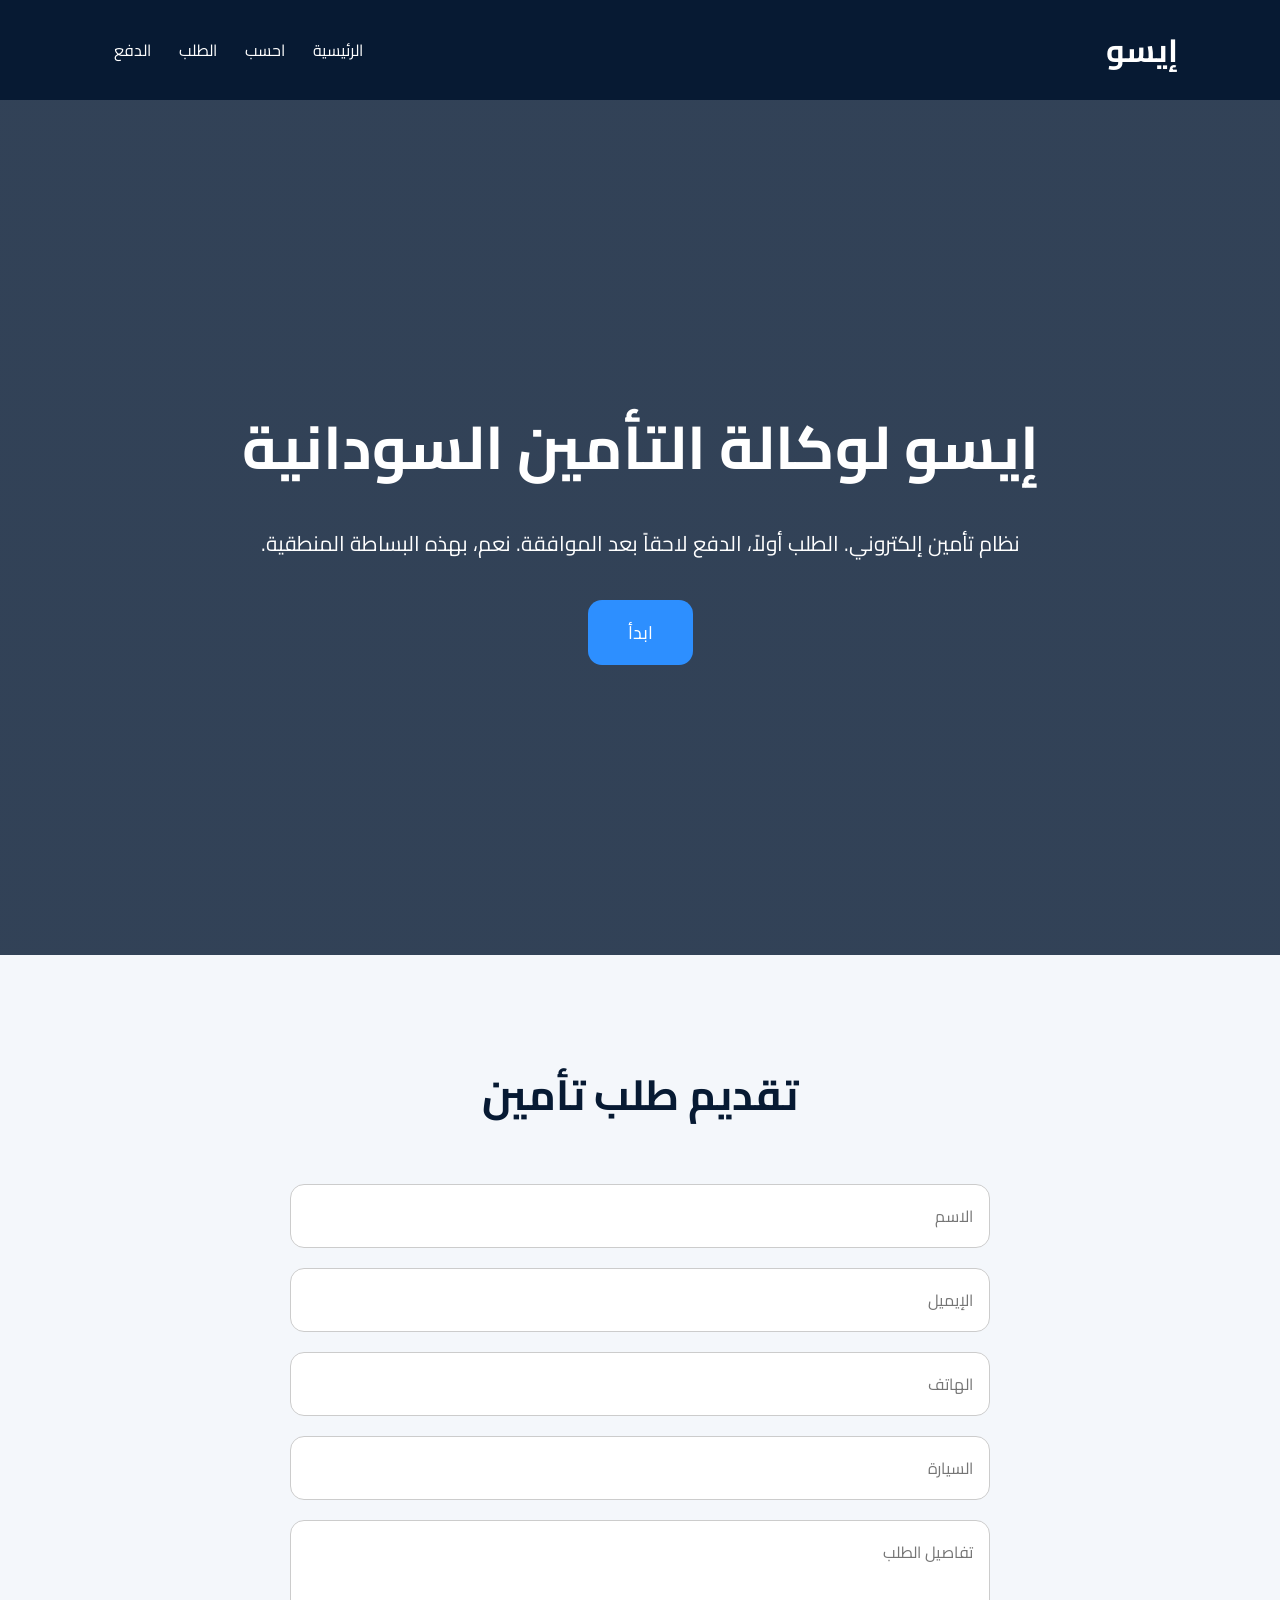
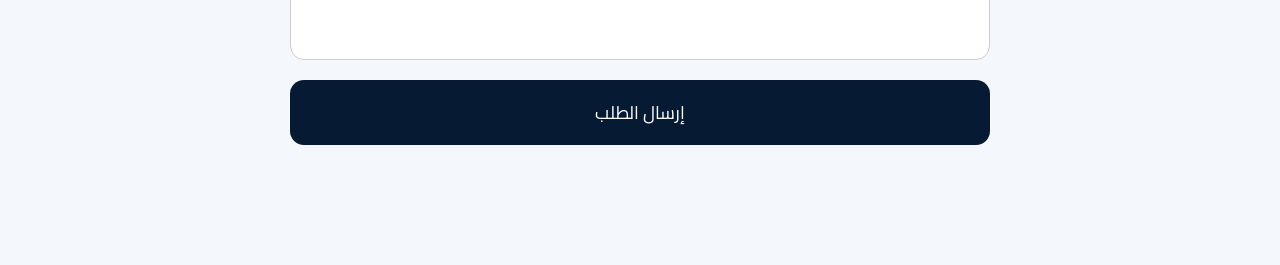
==== index.html @ 84ab58c7 "Add files via upload" ====
<!DOCTYPE html>
<html lang="ar" dir="rtl">

<head>
<meta charset="UTF-8">
<meta name="viewport" content="width=device-width, initial-scale=1.0">

<title>إيسو | وكالة التأمين السودانية</title>

<link href="https://fonts.googleapis.com/css2?family=Cairo:wght@300;400;600;700&display=swap" rel="stylesheet">

<style>

*{
margin:0;
padding:0;
box-sizing:border-box;
font-family:'Cairo',sans-serif;
scroll-behavior:smooth;
}

body{
background:#f4f7fb;
color:#111;
overflow-x:hidden;
}

header{
background:#071a33;
padding:20px 8%;
display:flex;
justify-content:space-between;
align-items:center;
position:sticky;
top:0;
z-index:999;
}

.logo{
font-size:32px;
font-weight:700;
color:white;
}

nav a{
color:white;
text-decoration:none;
margin:0 12px;
font-size:16px;
}

.hero{
height:95vh;
display:flex;
justify-content:center;
align-items:center;
text-align:center;
padding:40px;
background:linear-gradient(rgba(7,26,51,.82),rgba(7,26,51,.82)),
url('https://images.unsplash.com/photo-1503376780353-7e6692767b70?q=80&w=2070')
center/cover;
color:white;
}

.hero-content{max-width:850px;}

.hero-content h1{font-size:60px;margin-bottom:20px;}

.hero-content p{font-size:21px;line-height:2;margin-bottom:35px;}

.hero button{
padding:16px 40px;
border:none;
border-radius:14px;
background:#2d8fff;
color:white;
font-size:18px;
cursor:pointer;
}

.section-title{
text-align:center;
font-size:42px;
margin-bottom:50px;
color:#071a33;
}

.features{
padding:100px 8%;
display:grid;
grid-template-columns:repeat(auto-fit,minmax(250px,1fr));
gap:25px;
}

.card{
background:white;
padding:35px;
border-radius:24px;
box-shadow:0 10px 30px rgba(0,0,0,.08);
}

.agencies{
padding:100px 8%;
background:white;
}

.agency-grid{
display:grid;
grid-template-columns:repeat(auto-fit,minmax(300px,1fr));
gap:25px;
}

.agency{
background:#f7fbff;
padding:35px;
border-radius:24px;
border:1px solid #dce8f5;
}

.calculator,.scan-box,.claims,.payment{
padding:100px 8%;
}

.form-box,.claim-box,.payment-box{
max-width:700px;
margin:auto;
display:grid;
gap:20px;
}

input,select,textarea{
padding:16px;
border-radius:14px;
border:1px solid #ccc;
font-size:16px;
width:100%;
}

textarea{height:140px;resize:none;}

button{
padding:16px;
background:#071a33;
color:white;
border:none;
border-radius:14px;
font-size:18px;
cursor:pointer;
}

button:hover{background:#2d8fff;}

.price-result{
text-align:center;
font-size:30px;
font-weight:700;
color:#2d8fff;
}

.hidden{display:none;}

.contact{
padding:100px 8%;
background:#071a33;
color:white;
text-align:center;
}

footer{
background:#04111f;
padding:25px;
text-align:center;
color:#bbb;
}

@media(max-width:768px){
.hero-content h1{font-size:38px;}
nav{display:none;}
}

</style>

</head>

<body>

<header>
<div class="logo">إيسو</div>
<nav>
<a href="#">الرئيسية</a>
<a href="#calculator">احسب</a>
<a href="#claims">الطلب</a>
<a href="#payment">الدفع</a>
</nav>
</header>

<section class="hero">
<div class="hero-content">
<h1>إيسو لوكالة التأمين السودانية</h1>
<p>نظام تأمين إلكتروني. الطلب أولاً، الدفع لاحقاً بعد الموافقة. نعم، بهذه البساطة المنطقية.</p>
<button onclick="document.getElementById('claims').scrollIntoView()">ابدأ</button>
</div>
</section>

<section class="claims" id="claims">

<h2 class="section-title">تقديم طلب تأمين</h2>

<form class="claim-box" id="claimForm" action="https://formspree.io/f/xdablqqn" method="POST">

<input type="text" name="full_name" placeholder="الاسم" required>
<input type="email" name="email" placeholder="الإيميل" required>
<input type="text" name="phone" placeholder="الهاتف" required>
<input type="text" name="car_type" placeholder="السيارة" required>
<textarea name="details" placeholder="تفاصيل الطلب" required></textarea>

<button type="submit">إرسال الطلب</button>

</form>

<div id="statusMsg" style="text-align:center;margin-top:20px;"></div>

</section>

<section class="payment hidden" id="payment">

<h2 class="section-title">الدفع بعد الموافقة</h2>

<form class="payment-box" action="https://formspree.io/f/xdablqqn" method="POST">

<input type="text" name="sender_name" placeholder="اسم المحول" required>
<input type="number" name="amount" placeholder="المبلغ" required>
<input type="file" name="receipt" required>

<div style="background:#eef5fc;padding:20px;border-radius:16px;text-align:center;">
رقم الحساب<br><b>02513629730001</b>
</div>

<button type="submit">إرسال الدفع</button>

</form>

</section>

<script>

let approved = false;

document.getElementById("claimForm").addEventListener("submit", async function(e){
e.preventDefault();

let form = e.target;
let data = new FormData(form);

await fetch(form.action,{
method:"POST",
body:data,
headers:{'Accept':'application/json'}
});

form.style.display="none";

document.getElementById("statusMsg").innerHTML =
"طلبك وصل. الآن انتظر الموافقة (أيوه، زي أي نظام محترم في العالم).";

// محاكاة موافقة الإدارة
setTimeout(()=>{
approved = true;
document.getElementById("payment").classList.remove("hidden");
document.getElementById("statusMsg").innerHTML =
"تمت الموافقة. يمكنك الدفع الآن.";
},5000);

});

</script>

</body>
</html>
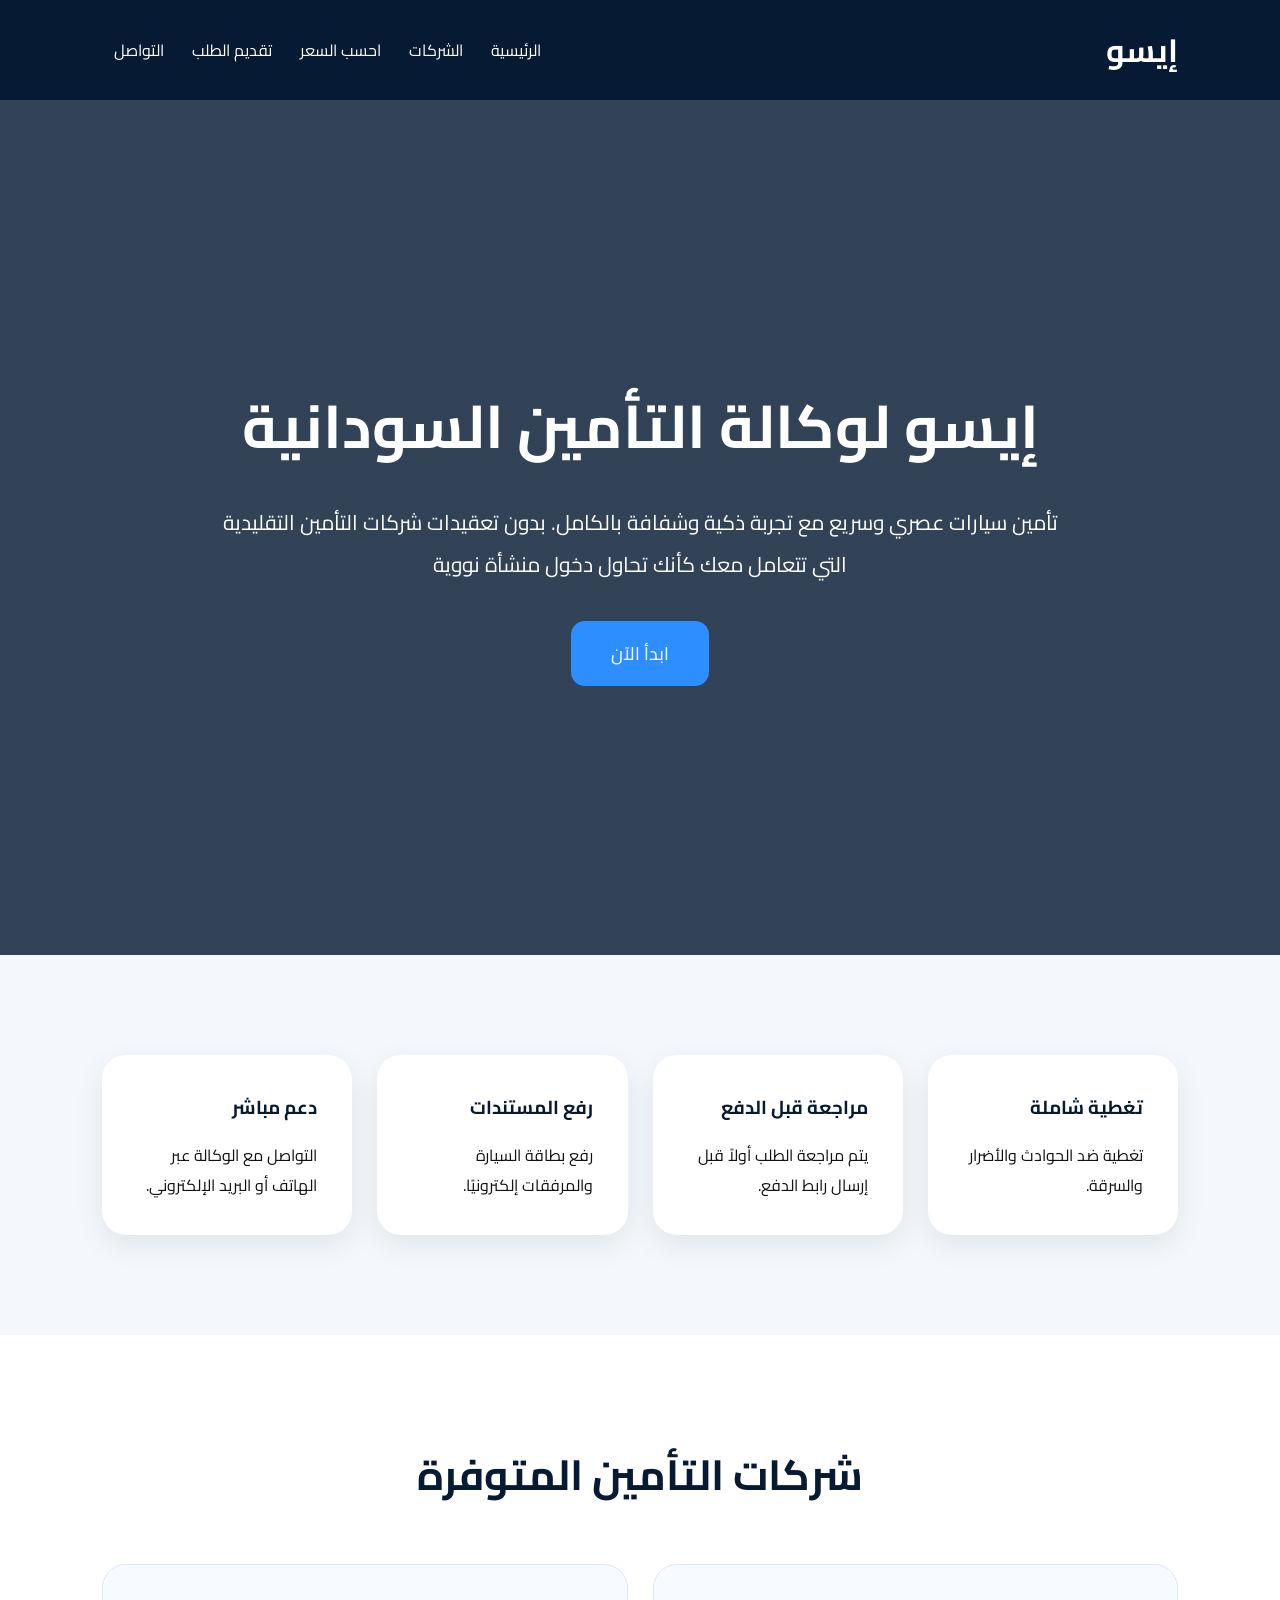
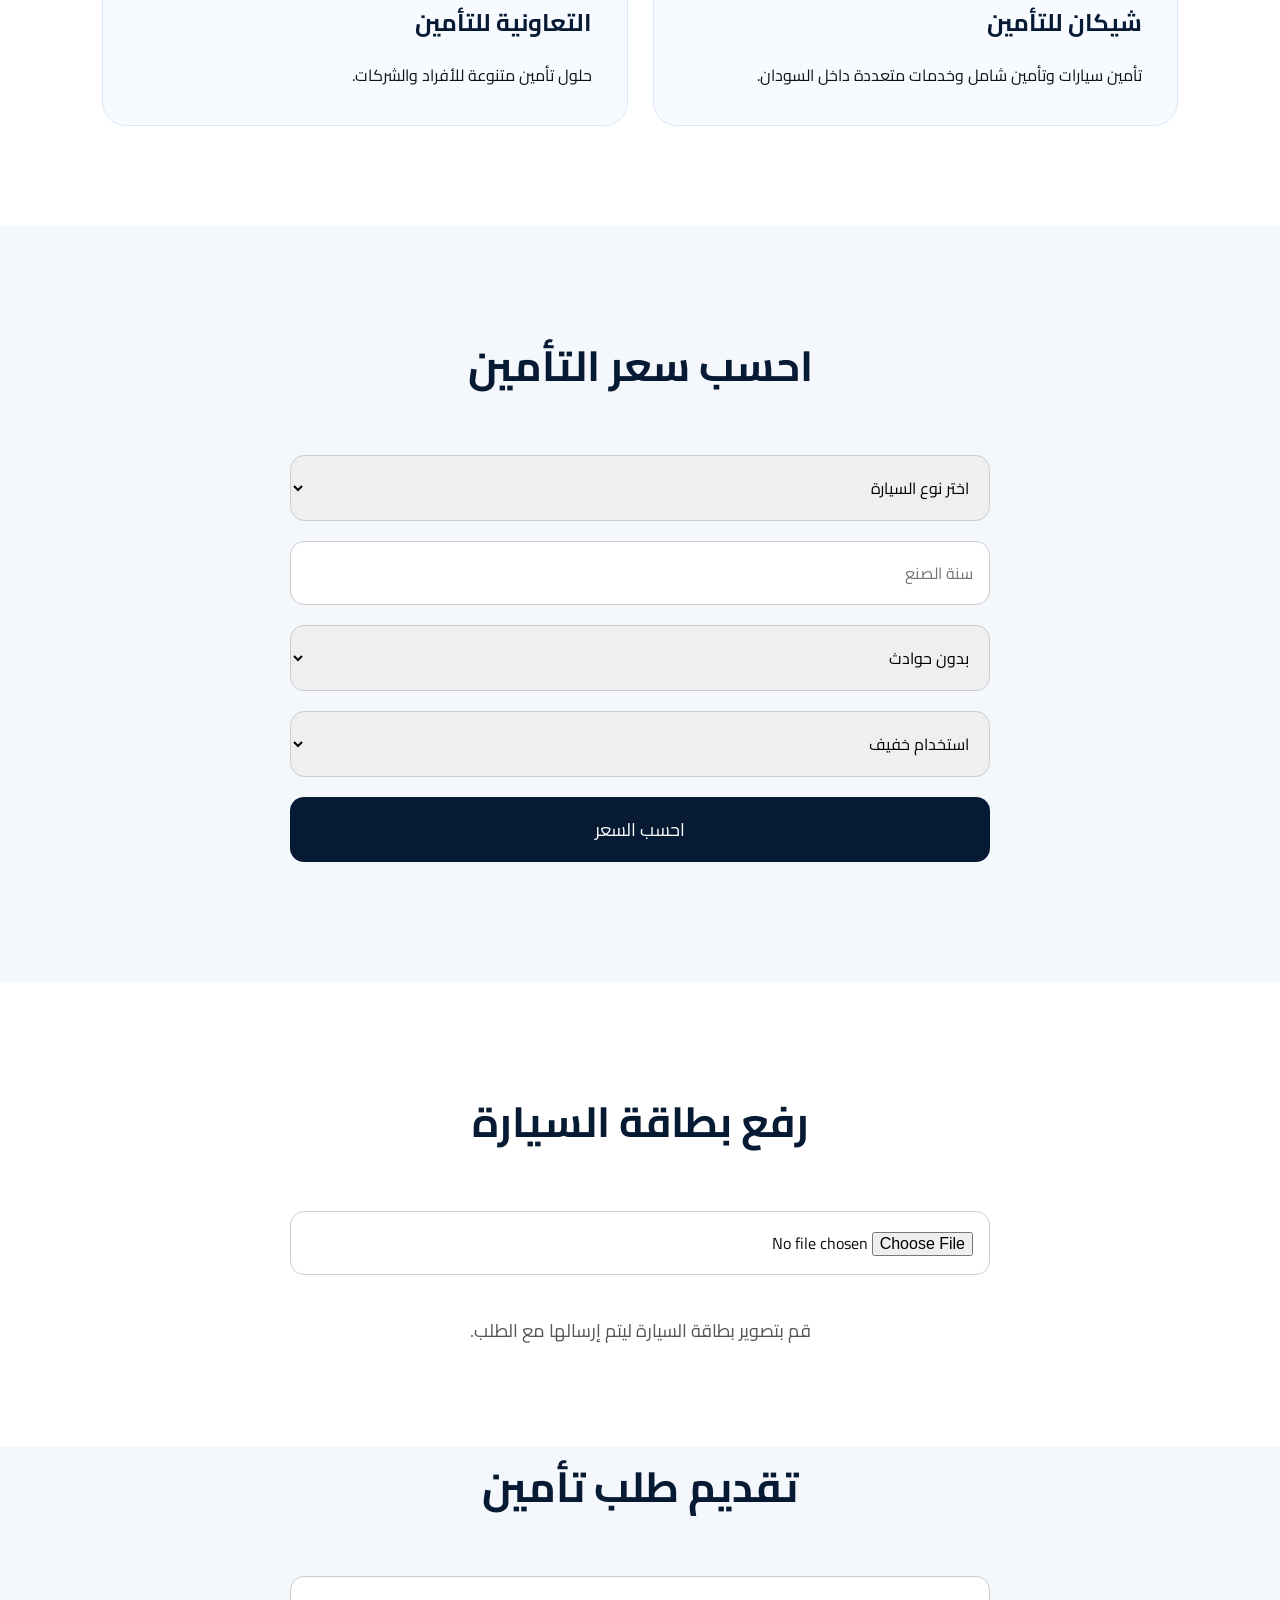
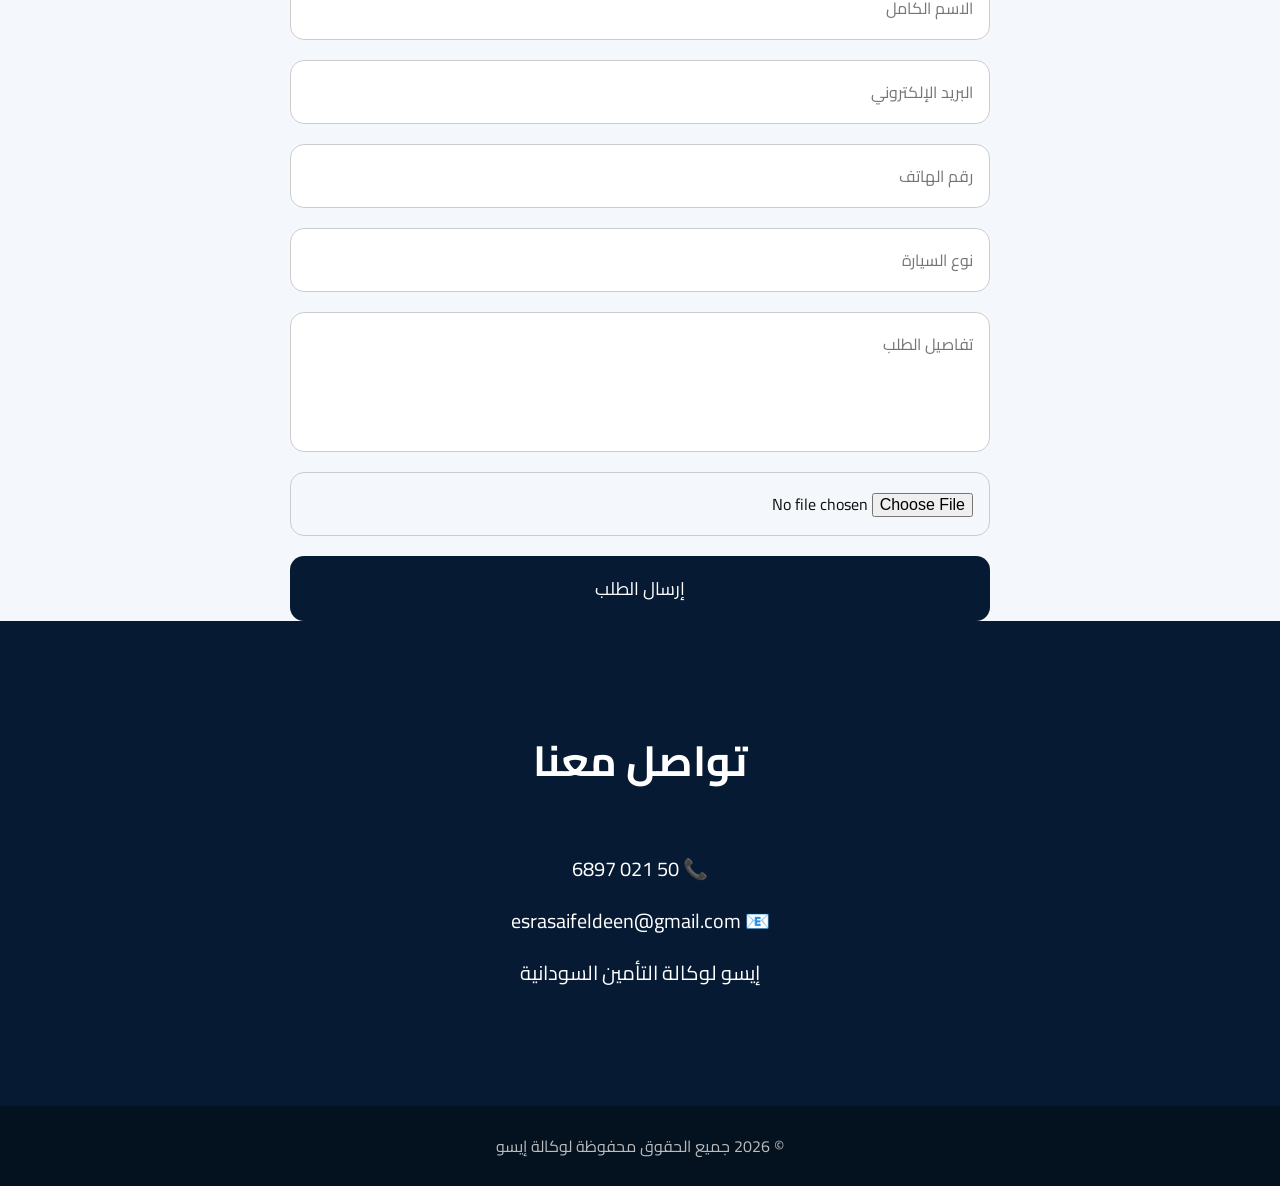
==== commit 6f399e66: "Enhance styles and layout for index.html Added new styles and improved layout for various sections, " ====
--- a/index.html
+++ b/index.html
@@ -2,6 +2,7 @@
 <html lang="ar" dir="rtl">
 
 <head>
+
 <meta charset="UTF-8">
 <meta name="viewport" content="width=device-width, initial-scale=1.0">
 
@@ -47,6 +48,11 @@
 text-decoration:none;
 margin:0 12px;
 font-size:16px;
+transition:.3s;
+}
+
+nav a:hover{
+color:#6db7ff;
 }
 
 .hero{
@@ -56,17 +62,27 @@
 align-items:center;
 text-align:center;
 padding:40px;
-background:linear-gradient(rgba(7,26,51,.82),rgba(7,26,51,.82)),
+background:
+linear-gradient(rgba(7,26,51,.82),rgba(7,26,51,.82)),
 url('https://images.unsplash.com/photo-1503376780353-7e6692767b70?q=80&w=2070')
 center/cover;
 color:white;
 }
 
-.hero-content{max-width:850px;}
-
-.hero-content h1{font-size:60px;margin-bottom:20px;}
-
-.hero-content p{font-size:21px;line-height:2;margin-bottom:35px;}
+.hero-content{
+max-width:850px;
+}
+
+.hero-content h1{
+font-size:60px;
+margin-bottom:20px;
+}
+
+.hero-content p{
+font-size:21px;
+line-height:2;
+margin-bottom:35px;
+}
 
 .hero button{
 padding:16px 40px;
@@ -76,6 +92,11 @@
 color:white;
 font-size:18px;
 cursor:pointer;
+transition:.3s;
+}
+
+.hero button:hover{
+transform:scale(1.05);
 }
 
 .section-title{
@@ -97,6 +118,16 @@
 padding:35px;
 border-radius:24px;
 box-shadow:0 10px 30px rgba(0,0,0,.08);
+transition:.3s;
+}
+
+.card:hover{
+transform:translateY(-10px);
+}
+
+.card h3{
+margin-bottom:15px;
+color:#071a33;
 }
 
 .agencies{
@@ -117,18 +148,27 @@
 border:1px solid #dce8f5;
 }
 
-.calculator,.scan-box,.claims,.payment{
+.agency h2{
+margin-bottom:15px;
+color:#071a33;
+}
+
+.calculator{
 padding:100px 8%;
 }
 
-.form-box,.claim-box,.payment-box{
+.form-box,
+.claim-box{
 max-width:700px;
 margin:auto;
 display:grid;
 gap:20px;
 }
 
-input,select,textarea{
+.form-box input,
+.form-box select,
+.claim-box input,
+.claim-box textarea{
 padding:16px;
 border-radius:14px;
 border:1px solid #ccc;
@@ -136,9 +176,13 @@
 width:100%;
 }
 
-textarea{height:140px;resize:none;}
-
-button{
+.claim-box textarea{
+height:140px;
+resize:none;
+}
+
+.form-box button,
+.claim-box button{
 padding:16px;
 background:#071a33;
 color:white;
@@ -146,9 +190,13 @@
 border-radius:14px;
 font-size:18px;
 cursor:pointer;
-}
-
-button:hover{background:#2d8fff;}
+transition:.3s;
+}
+
+.form-box button:hover,
+.claim-box button:hover{
+background:#2d8fff;
+}
 
 .price-result{
 text-align:center;
@@ -157,7 +205,18 @@
 color:#2d8fff;
 }
 
-.hidden{display:none;}
+.scan-box{
+padding:100px 8%;
+background:white;
+}
+
+.scan-note{
+text-align:center;
+margin-top:20px;
+font-size:18px;
+color:#555;
+line-height:1.8;
+}
 
 .contact{
 padding:100px 8%;
@@ -166,6 +225,11 @@
 text-align:center;
 }
 
+.contact p{
+margin:15px 0;
+font-size:20px;
+}
+
 footer{
 background:#04111f;
 padding:25px;
@@ -173,9 +237,32 @@
 color:#bbb;
 }
 
+.success-message{
+max-width:700px;
+margin:auto;
+background:#eef5fc;
+padding:30px;
+border-radius:20px;
+line-height:2;
+font-size:18px;
+text-align:center;
+color:#071a33;
+}
+
 @media(max-width:768px){
-.hero-content h1{font-size:38px;}
-nav{display:none;}
+
+.hero-content h1{
+font-size:38px;
+}
+
+.hero-content p{
+font-size:17px;
+}
+
+nav{
+display:none;
+}
+
 }
 
 </style>
@@ -185,95 +272,403 @@
 <body>
 
 <header>
-<div class="logo">إيسو</div>
+
+<div class="logo">
+إيسو
+</div>
+
 <nav>
 <a href="#">الرئيسية</a>
-<a href="#calculator">احسب</a>
-<a href="#claims">الطلب</a>
-<a href="#payment">الدفع</a>
+<a href="#companies">الشركات</a>
+<a href="#calculator">احسب السعر</a>
+<a href="#claims">تقديم الطلب</a>
+<a href="#contact">التواصل</a>
 </nav>
+
 </header>
 
 <section class="hero">
+
 <div class="hero-content">
-<h1>إيسو لوكالة التأمين السودانية</h1>
-<p>نظام تأمين إلكتروني. الطلب أولاً، الدفع لاحقاً بعد الموافقة. نعم، بهذه البساطة المنطقية.</p>
-<button onclick="document.getElementById('claims').scrollIntoView()">ابدأ</button>
-</div>
+
+<h1>
+إيسو لوكالة التأمين السودانية
+</h1>
+
+<p>
+تأمين سيارات عصري وسريع مع تجربة ذكية وشفافة بالكامل. بدون تعقيدات شركات التأمين التقليدية التي تتعامل معك كأنك تحاول دخول منشأة نووية
+</p>
+
+<button onclick="document.getElementById('claims').scrollIntoView()">
+ابدأ الآن
+</button>
+
+</div>
+
 </section>
 
+<section class="features">
+
+<div class="card">
+<h3>تغطية شاملة</h3>
+<p>
+تغطية ضد الحوادث والأضرار والسرقة.
+</p>
+</div>
+
+<div class="card">
+<h3>مراجعة قبل الدفع</h3>
+<p>
+يتم مراجعة الطلب أولاً قبل إرسال رابط الدفع.
+</p>
+</div>
+
+<div class="card">
+<h3>رفع المستندات</h3>
+<p>
+رفع بطاقة السيارة والمرفقات إلكترونيًا.
+</p>
+</div>
+
+<div class="card">
+<h3>دعم مباشر</h3>
+<p>
+التواصل مع الوكالة عبر الهاتف أو البريد الإلكتروني.
+</p>
+</div>
+
+</section>
+
+<section class="agencies" id="companies">
+
+<h2 class="section-title">
+شركات التأمين المتوفرة
+</h2>
+
+<div class="agency-grid">
+
+<div class="agency">
+<h2>شيكان للتأمين</h2>
+<p>
+تأمين سيارات وتأمين شامل وخدمات متعددة داخل السودان.
+</p>
+</div>
+
+<div class="agency">
+<h2>التعاونية للتأمين</h2>
+<p>
+حلول تأمين متنوعة للأفراد والشركات.
+</p>
+</div>
+
+</div>
+
+</section>
+
+<section class="calculator" id="calculator">
+
+<h2 class="section-title">
+احسب سعر التأمين
+</h2>
+
+<div class="form-box">
+
+<select id="carBrand">
+
+<option value="">اختر نوع السيارة</option>
+
+<option>Toyota</option>
+<option>Hyundai</option>
+<option>Kia</option>
+<option>Mercedes</option>
+<option>BMW</option>
+<option>Nissan</option>
+
+</select>
+
+<input
+type="number"
+id="manufactureYear"
+placeholder="سنة الصنع"
+>
+
+<select id="accidents">
+
+<option value="0">بدون حوادث</option>
+<option value="1">حادث واحد</option>
+<option value="2">حادثين</option>
+<option value="3">3 حوادث أو أكثر</option>
+
+</select>
+
+<select id="usage">
+
+<option value="خفيف">استخدام خفيف</option>
+<option value="متوسط">استخدام متوسط</option>
+<option value="مرتفع">استخدام مرتفع</option>
+
+</select>
+
+<button onclick="calculatePrice()">
+احسب السعر
+</button>
+
+<div class="price-result" id="result"></div>
+
+</div>
+
+</section>
+
+<section class="scan-box">
+
+<h2 class="section-title">
+رفع بطاقة السيارة
+</h2>
+
+<div class="form-box">
+
+<input
+type="file"
+accept="image/*"
+capture="environment"
+>
+
+<div class="scan-note">
+قم بتصوير بطاقة السيارة ليتم إرسالها مع الطلب.
+</div>
+
+</div>
+
+</section>
+
 <section class="claims" id="claims">
 
-<h2 class="section-title">تقديم طلب تأمين</h2>
-
-<form class="claim-box" id="claimForm" action="https://formspree.io/f/xdablqqn" method="POST">
-
-<input type="text" name="full_name" placeholder="الاسم" required>
-<input type="email" name="email" placeholder="الإيميل" required>
-<input type="text" name="phone" placeholder="الهاتف" required>
-<input type="text" name="car_type" placeholder="السيارة" required>
-<textarea name="details" placeholder="تفاصيل الطلب" required></textarea>
-
-<button type="submit">إرسال الطلب</button>
+<h2 class="section-title">
+تقديم طلب تأمين
+</h2>
+
+<form
+class="claim-box"
+id="claimForm"
+action="https://formspree.io/f/xdablqqn"
+method="POST"
+enctype="multipart/form-data"
+>
+
+<input
+type="text"
+name="full_name"
+placeholder="الاسم الكامل"
+required
+>
+
+<input
+type="email"
+name="email"
+placeholder="البريد الإلكتروني"
+required
+>
+
+<input
+type="text"
+name="phone"
+placeholder="رقم الهاتف"
+required
+>
+
+<input
+type="text"
+name="car_type"
+placeholder="نوع السيارة"
+required
+>
+
+<textarea
+name="details"
+placeholder="تفاصيل الطلب"
+required
+></textarea>
+
+<input
+type="file"
+name="attachment"
+>
+
+<button type="submit">
+إرسال الطلب
+</button>
 
 </form>
 
-<div id="statusMsg" style="text-align:center;margin-top:20px;"></div>
+<div id="statusMessage"></div>
 
 </section>
 
-<section class="payment hidden" id="payment">
-
-<h2 class="section-title">الدفع بعد الموافقة</h2>
-
-<form class="payment-box" action="https://formspree.io/f/xdablqqn" method="POST">
-
-<input type="text" name="sender_name" placeholder="اسم المحول" required>
-<input type="number" name="amount" placeholder="المبلغ" required>
-<input type="file" name="receipt" required>
-
-<div style="background:#eef5fc;padding:20px;border-radius:16px;text-align:center;">
-رقم الحساب<br><b>02513629730001</b>
-</div>
-
-<button type="submit">إرسال الدفع</button>
-
-</form>
+<section class="contact" id="contact">
+
+<h2 class="section-title" style="color:white;">
+تواصل معنا
+</h2>
+
+<p>
+📞 50 021 6897
+</p>
+
+<p>
+📧 esrasaifeldeen@gmail.com
+</p>
+
+<p>
+إيسو لوكالة التأمين السودانية
+</p>
 
 </section>
 
+<footer>
+
+© 2026 جميع الحقوق محفوظة لوكالة إيسو
+
+</footer>
+
 <script>
 
-let approved = false;
+const carsDatabase = {
+
+"Toyota": { base:120 },
+"Hyundai": { base:110 },
+"Kia": { base:105 },
+"Mercedes": { base:260 },
+"BMW": { base:280 },
+"Nissan": { base:115 }
+
+};
+
+function calculatePrice(){
+
+let carBrand =
+document.getElementById("carBrand").value;
+
+let manufactureYear =
+parseInt(
+document.getElementById("manufactureYear").value
+);
+
+let accidents =
+parseInt(
+document.getElementById("accidents").value
+);
+
+let usage =
+document.getElementById("usage").value;
+
+let finalPrice = 0;
+
+if(carsDatabase[carBrand]){
+
+finalPrice =
+carsDatabase[carBrand].base;
+
+}else{
+
+finalPrice = 130;
+
+}
+
+let currentYear =
+new Date().getFullYear();
+
+let age =
+currentYear - manufactureYear;
+
+if(age <= 2){
+
+finalPrice += 80;
+
+}else if(age <= 5){
+
+finalPrice += 40;
+
+}else{
+
+finalPrice += 10;
+
+}
+
+finalPrice += accidents * 35;
+
+if(usage === "مرتفع"){
+
+finalPrice += 60;
+
+}else if(usage === "متوسط"){
+
+finalPrice += 30;
+
+}
+
+finalPrice =
+Math.round(finalPrice);
+
+document.getElementById("result").innerHTML =
+"السعر التقريبي: " +
+finalPrice +
+" دولار سنويًا";
+
+}
 
 document.getElementById("claimForm").addEventListener("submit", async function(e){
+
 e.preventDefault();
 
-let form = e.target;
-let data = new FormData(form);
+const form = e.target;
+
+const data = new FormData(form);
+
+try{
 
 await fetch(form.action,{
 method:"POST",
 body:data,
-headers:{'Accept':'application/json'}
+headers:{
+'Accept':'application/json'
+}
 });
 
-form.style.display="none";
-
-document.getElementById("statusMsg").innerHTML =
-"طلبك وصل. الآن انتظر الموافقة (أيوه، زي أي نظام محترم في العالم).";
-
-// محاكاة موافقة الإدارة
-setTimeout(()=>{
-approved = true;
-document.getElementById("payment").classList.remove("hidden");
-document.getElementById("statusMsg").innerHTML =
-"تمت الموافقة. يمكنك الدفع الآن.";
-},5000);
+form.reset();
+
+document.getElementById("statusMessage").innerHTML = `
+
+<div class="success-message">
+
+تم إرسال طلب التأمين بنجاح.<br><br>
+
+طلبك الآن قيد المراجعة من الإدارة.<br><br>
+
+بعد الموافقة سيتم التواصل معك عبر البريد الإلكتروني أو الهاتف لإكمال إجراءات الدفع.
+
+</div>
+
+`;
+
+}catch(error){
+
+document.getElementById("statusMessage").innerHTML = `
+
+<div class="success-message" style="background:#ffe5e5;color:#a30000;">
+
+حدث خطأ أثناء إرسال الطلب.<br>
+حاول مرة أخرى لاحقًا.
+
+</div>
+
+`;
+
+}
 
 });
 
 </script>
 
 </body>
-</html>+
+</html>
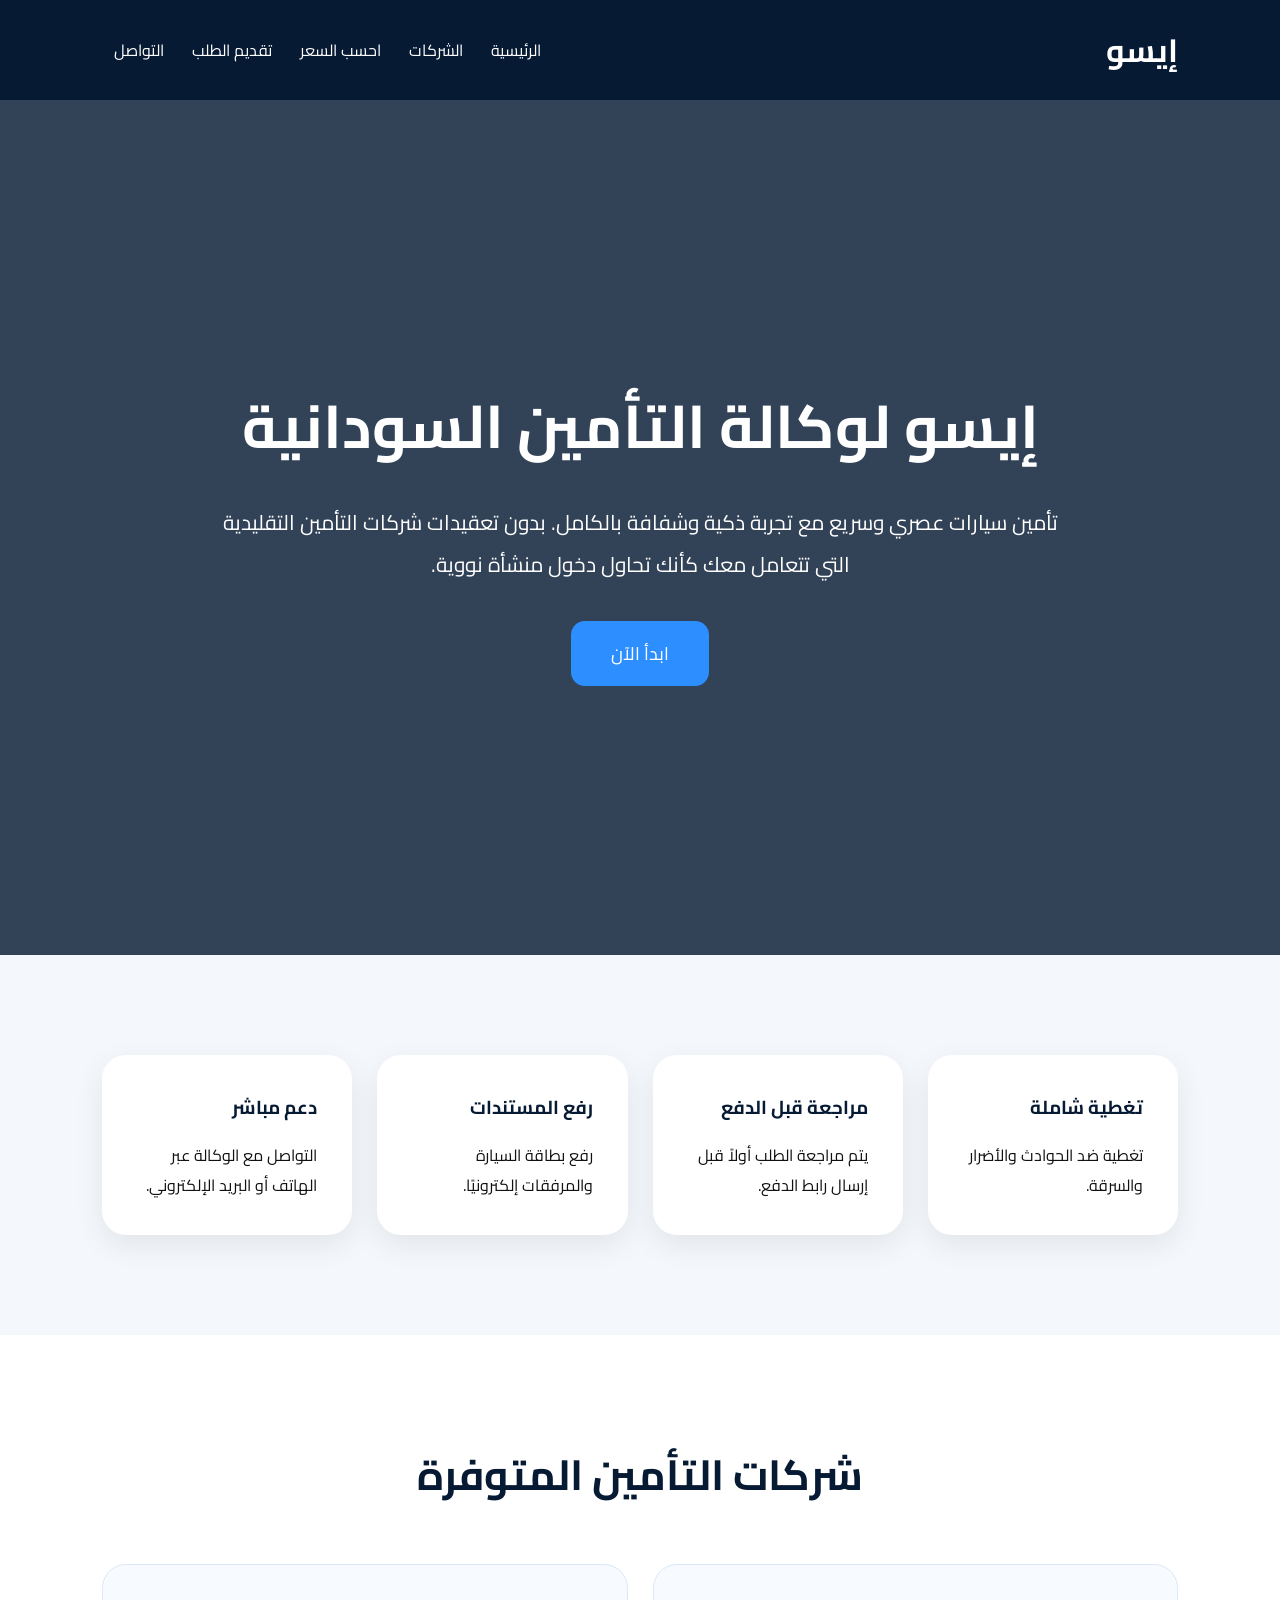
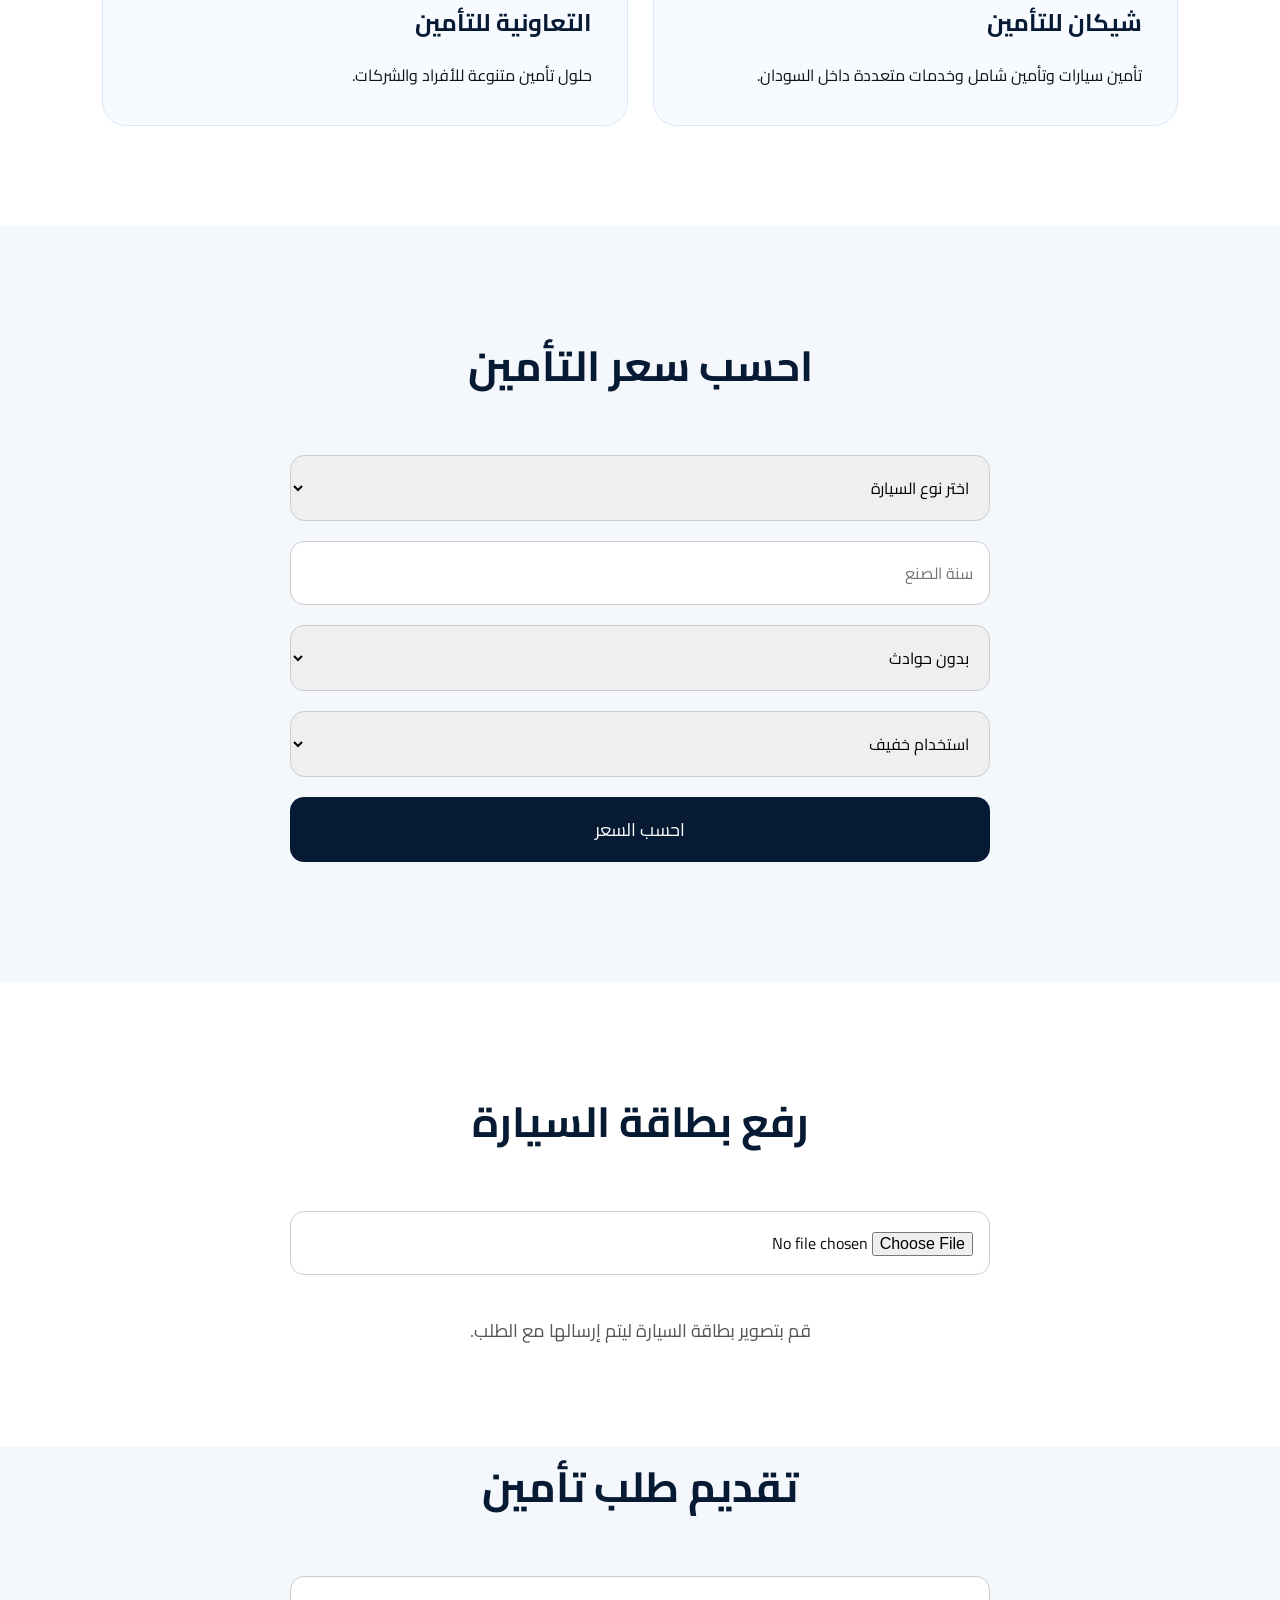
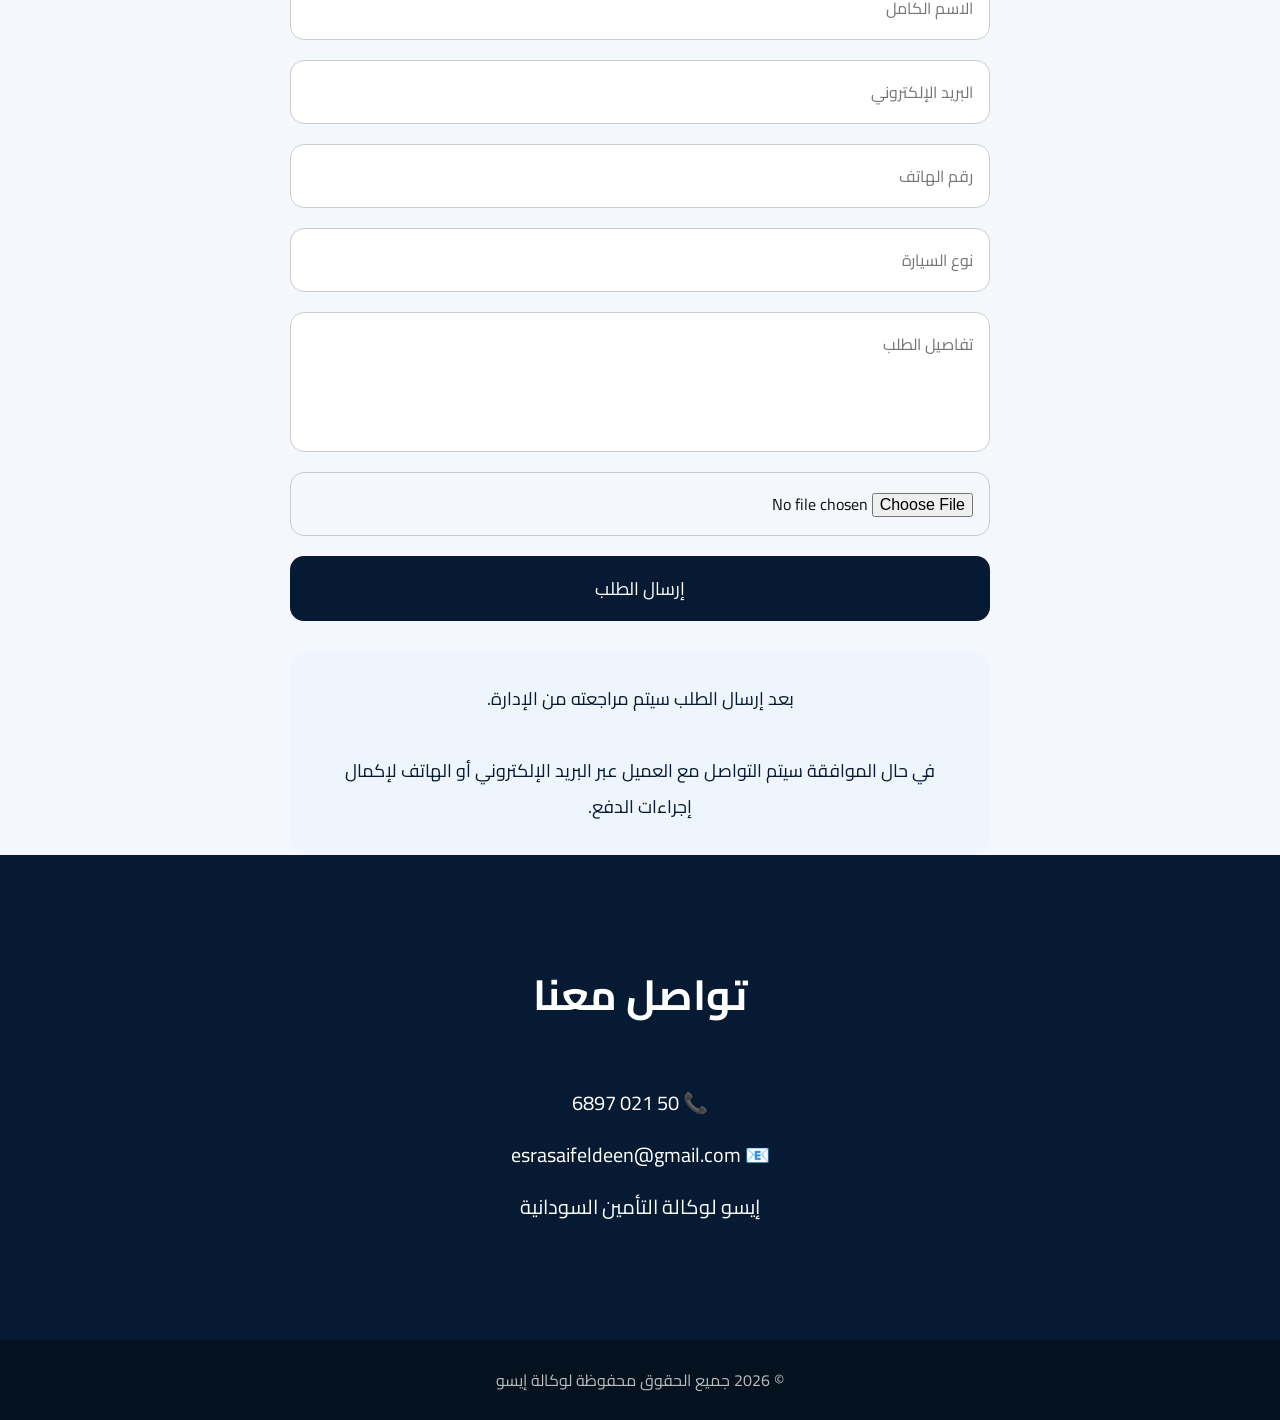
==== commit 1a5215cc: "Enhance claim form with hidden inputs and success message Added hidden inputs for subject and captch" ====
--- a/index.html
+++ b/index.html
@@ -247,6 +247,7 @@
 font-size:18px;
 text-align:center;
 color:#071a33;
+margin-top:30px;
 }
 
 @media(max-width:768px){
@@ -296,7 +297,7 @@
 </h1>
 
 <p>
-تأمين سيارات عصري وسريع مع تجربة ذكية وشفافة بالكامل. بدون تعقيدات شركات التأمين التقليدية التي تتعامل معك كأنك تحاول دخول منشأة نووية
+تأمين سيارات عصري وسريع مع تجربة ذكية وشفافة بالكامل. بدون تعقيدات شركات التأمين التقليدية التي تتعامل معك كأنك تحاول دخول منشأة نووية.
 </p>
 
 <button onclick="document.getElementById('claims').scrollIntoView()">
@@ -449,10 +450,21 @@
 
 <form
 class="claim-box"
-id="claimForm"
 action="https://formspree.io/f/xdablqqn"
 method="POST"
 enctype="multipart/form-data"
+>
+
+<input
+type="hidden"
+name="_subject"
+value="طلب تأمين جديد - إيسو"
+>
+
+<input
+type="hidden"
+name="_captcha"
+value="false"
 >
 
 <input
@@ -500,7 +512,13 @@
 
 </form>
 
-<div id="statusMessage"></div>
+<div class="success-message">
+
+بعد إرسال الطلب سيتم مراجعته من الإدارة.<br><br>
+
+في حال الموافقة سيتم التواصل مع العميل عبر البريد الإلكتروني أو الهاتف لإكمال إجراءات الدفع.
+
+</div>
 
 </section>
 
@@ -549,14 +567,10 @@
 document.getElementById("carBrand").value;
 
 let manufactureYear =
-parseInt(
-document.getElementById("manufactureYear").value
-);
+parseInt(document.getElementById("manufactureYear").value);
 
 let accidents =
-parseInt(
-document.getElementById("accidents").value
-);
+parseInt(document.getElementById("accidents").value);
 
 let usage =
 document.getElementById("usage").value;
@@ -565,8 +579,7 @@
 
 if(carsDatabase[carBrand]){
 
-finalPrice =
-carsDatabase[carBrand].base;
+finalPrice = carsDatabase[carBrand].base;
 
 }else{
 
@@ -574,11 +587,9 @@
 
 }
 
-let currentYear =
-new Date().getFullYear();
-
-let age =
-currentYear - manufactureYear;
+let currentYear = new Date().getFullYear();
+
+let age = currentYear - manufactureYear;
 
 if(age <= 2){
 
@@ -606,8 +617,7 @@
 
 }
 
-finalPrice =
-Math.round(finalPrice);
+finalPrice = Math.round(finalPrice);
 
 document.getElementById("result").innerHTML =
 "السعر التقريبي: " +
@@ -616,59 +626,8 @@
 
 }
 
-document.getElementById("claimForm").addEventListener("submit", async function(e){
-
-e.preventDefault();
-
-const form = e.target;
-
-const data = new FormData(form);
-
-try{
-
-await fetch(form.action,{
-method:"POST",
-body:data,
-headers:{
-'Accept':'application/json'
-}
-});
-
-form.reset();
-
-document.getElementById("statusMessage").innerHTML = `
-
-<div class="success-message">
-
-تم إرسال طلب التأمين بنجاح.<br><br>
-
-طلبك الآن قيد المراجعة من الإدارة.<br><br>
-
-بعد الموافقة سيتم التواصل معك عبر البريد الإلكتروني أو الهاتف لإكمال إجراءات الدفع.
-
-</div>
-
-`;
-
-}catch(error){
-
-document.getElementById("statusMessage").innerHTML = `
-
-<div class="success-message" style="background:#ffe5e5;color:#a30000;">
-
-حدث خطأ أثناء إرسال الطلب.<br>
-حاول مرة أخرى لاحقًا.
-
-</div>
-
-`;
-
-}
-
-});
-
 </script>
 
 </body>
 
-</html>
+  </html>
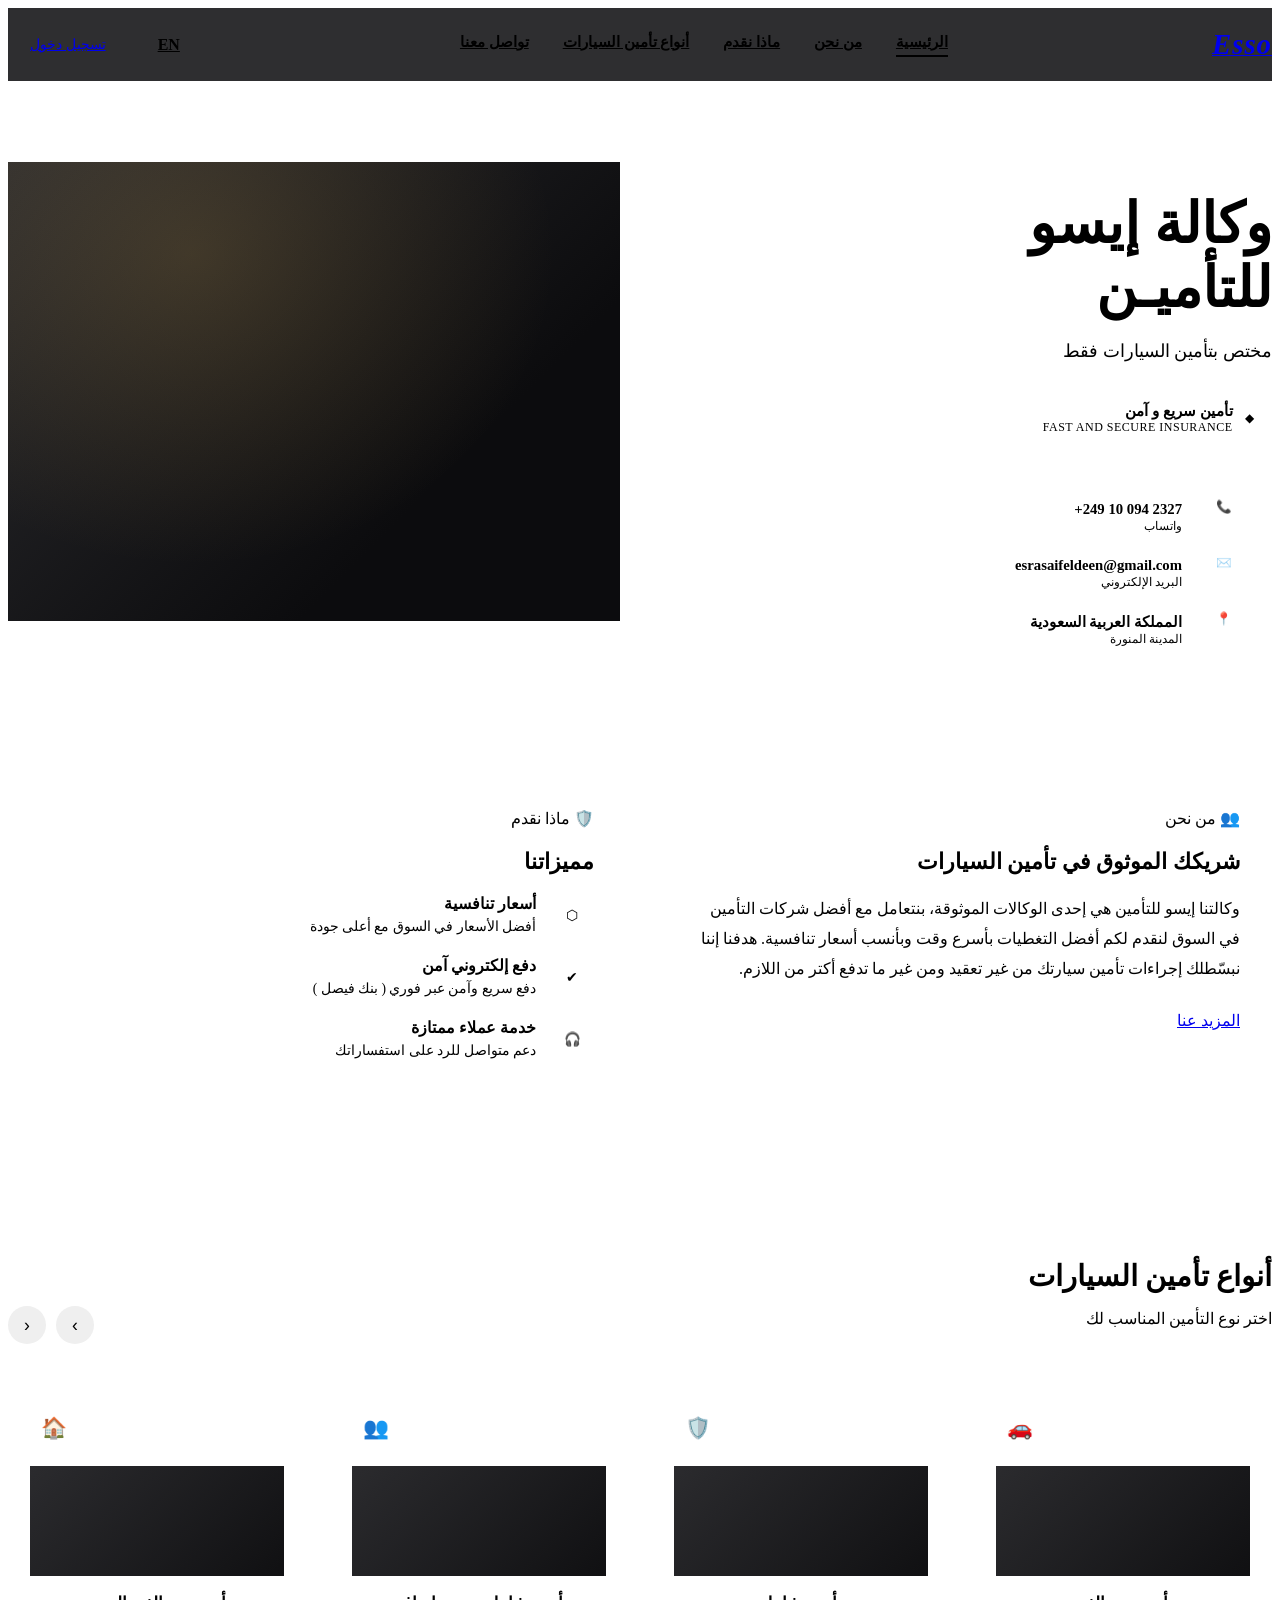
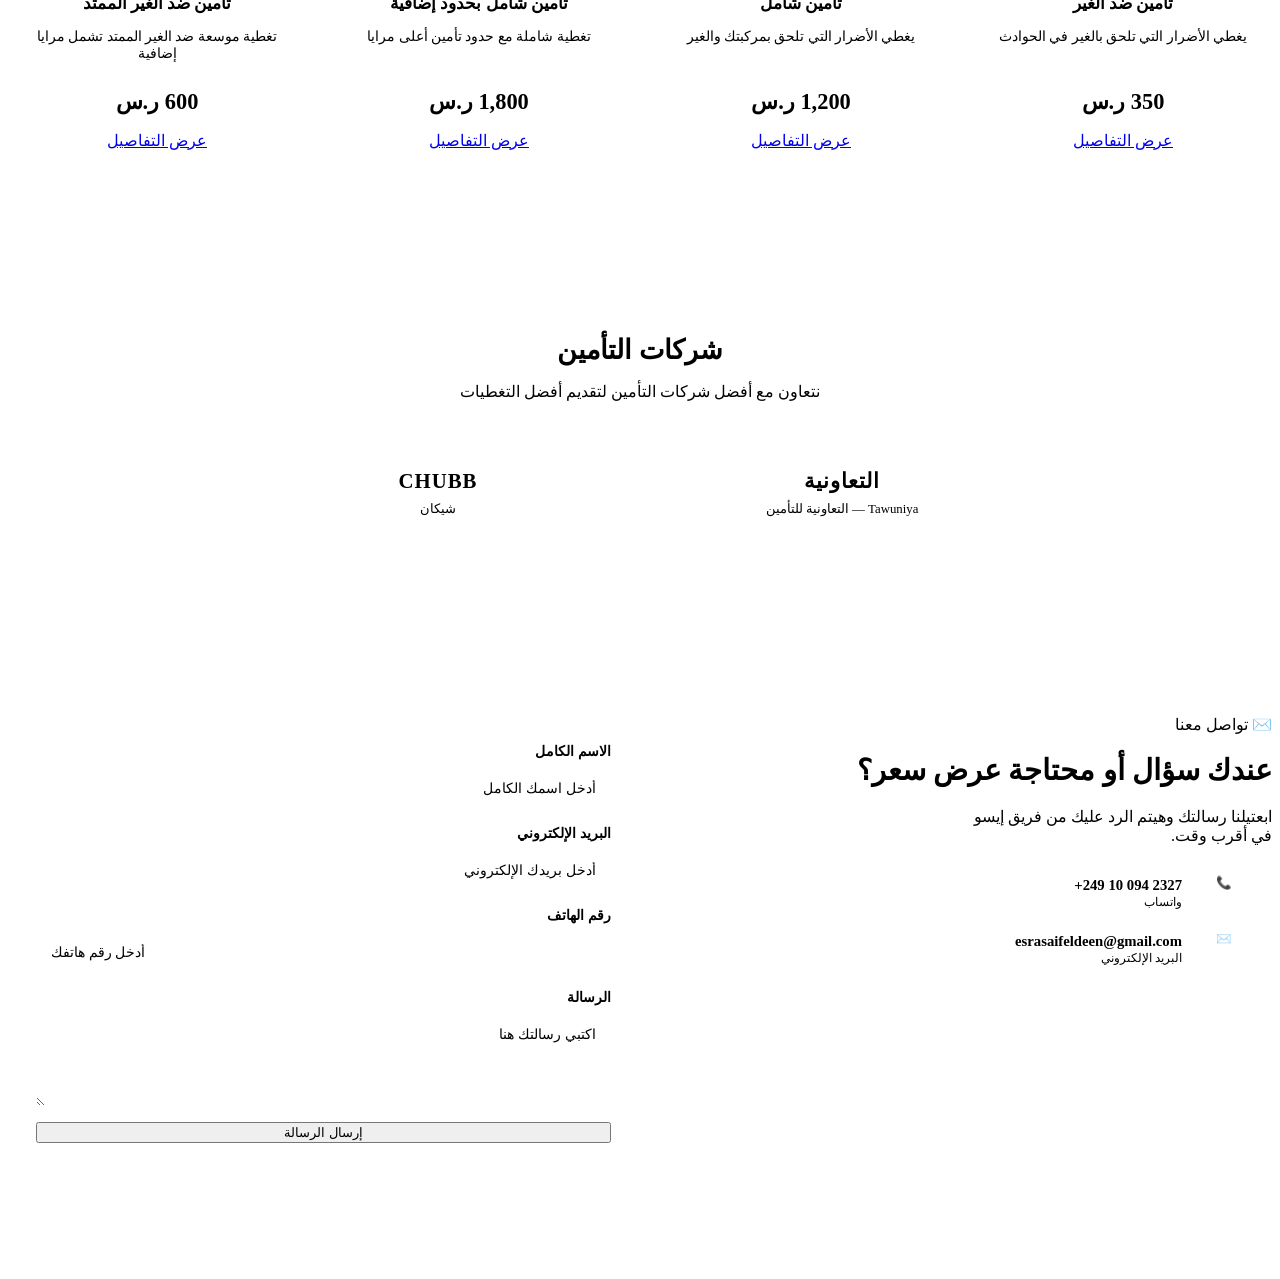
==== commit eb2e19fe: "Add files via upload" ====
--- a/index.html
+++ b/index.html
@@ -1,633 +1,264 @@
 <!DOCTYPE html>
 <html lang="ar" dir="rtl">
-
 <head>
-
 <meta charset="UTF-8">
 <meta name="viewport" content="width=device-width, initial-scale=1.0">
-
-<title>إيسو | وكالة التأمين السودانية</title>
-
-<link href="https://fonts.googleapis.com/css2?family=Cairo:wght@300;400;600;700&display=swap" rel="stylesheet">
-
-<style>
-
-*{
-margin:0;
-padding:0;
-box-sizing:border-box;
-font-family:'Cairo',sans-serif;
-scroll-behavior:smooth;
-}
-
-body{
-background:#f4f7fb;
-color:#111;
-overflow-x:hidden;
-}
-
-header{
-background:#071a33;
-padding:20px 8%;
-display:flex;
-justify-content:space-between;
-align-items:center;
-position:sticky;
-top:0;
-z-index:999;
-}
-
-.logo{
-font-size:32px;
-font-weight:700;
-color:white;
-}
-
-nav a{
-color:white;
-text-decoration:none;
-margin:0 12px;
-font-size:16px;
-transition:.3s;
-}
-
-nav a:hover{
-color:#6db7ff;
-}
-
-.hero{
-height:95vh;
-display:flex;
-justify-content:center;
-align-items:center;
-text-align:center;
-padding:40px;
-background:
-linear-gradient(rgba(7,26,51,.82),rgba(7,26,51,.82)),
-url('https://images.unsplash.com/photo-1503376780353-7e6692767b70?q=80&w=2070')
-center/cover;
-color:white;
-}
-
-.hero-content{
-max-width:850px;
-}
-
-.hero-content h1{
-font-size:60px;
-margin-bottom:20px;
-}
-
-.hero-content p{
-font-size:21px;
-line-height:2;
-margin-bottom:35px;
-}
-
-.hero button{
-padding:16px 40px;
-border:none;
-border-radius:14px;
-background:#2d8fff;
-color:white;
-font-size:18px;
-cursor:pointer;
-transition:.3s;
-}
-
-.hero button:hover{
-transform:scale(1.05);
-}
-
-.section-title{
-text-align:center;
-font-size:42px;
-margin-bottom:50px;
-color:#071a33;
-}
-
-.features{
-padding:100px 8%;
-display:grid;
-grid-template-columns:repeat(auto-fit,minmax(250px,1fr));
-gap:25px;
-}
-
-.card{
-background:white;
-padding:35px;
-border-radius:24px;
-box-shadow:0 10px 30px rgba(0,0,0,.08);
-transition:.3s;
-}
-
-.card:hover{
-transform:translateY(-10px);
-}
-
-.card h3{
-margin-bottom:15px;
-color:#071a33;
-}
-
-.agencies{
-padding:100px 8%;
-background:white;
-}
-
-.agency-grid{
-display:grid;
-grid-template-columns:repeat(auto-fit,minmax(300px,1fr));
-gap:25px;
-}
-
-.agency{
-background:#f7fbff;
-padding:35px;
-border-radius:24px;
-border:1px solid #dce8f5;
-}
-
-.agency h2{
-margin-bottom:15px;
-color:#071a33;
-}
-
-.calculator{
-padding:100px 8%;
-}
-
-.form-box,
-.claim-box{
-max-width:700px;
-margin:auto;
-display:grid;
-gap:20px;
-}
-
-.form-box input,
-.form-box select,
-.claim-box input,
-.claim-box textarea{
-padding:16px;
-border-radius:14px;
-border:1px solid #ccc;
-font-size:16px;
-width:100%;
-}
-
-.claim-box textarea{
-height:140px;
-resize:none;
-}
-
-.form-box button,
-.claim-box button{
-padding:16px;
-background:#071a33;
-color:white;
-border:none;
-border-radius:14px;
-font-size:18px;
-cursor:pointer;
-transition:.3s;
-}
-
-.form-box button:hover,
-.claim-box button:hover{
-background:#2d8fff;
-}
-
-.price-result{
-text-align:center;
-font-size:30px;
-font-weight:700;
-color:#2d8fff;
-}
-
-.scan-box{
-padding:100px 8%;
-background:white;
-}
-
-.scan-note{
-text-align:center;
-margin-top:20px;
-font-size:18px;
-color:#555;
-line-height:1.8;
-}
-
-.contact{
-padding:100px 8%;
-background:#071a33;
-color:white;
-text-align:center;
-}
-
-.contact p{
-margin:15px 0;
-font-size:20px;
-}
-
-footer{
-background:#04111f;
-padding:25px;
-text-align:center;
-color:#bbb;
-}
-
-.success-message{
-max-width:700px;
-margin:auto;
-background:#eef5fc;
-padding:30px;
-border-radius:20px;
-line-height:2;
-font-size:18px;
-text-align:center;
-color:#071a33;
-margin-top:30px;
-}
-
-@media(max-width:768px){
-
-.hero-content h1{
-font-size:38px;
-}
-
-.hero-content p{
-font-size:17px;
-}
-
-nav{
-display:none;
-}
-
-}
-
-</style>
-
+<title>وكالة إيسو للتأمين</title>
+<link rel="stylesheet" href="style.css">
+<link rel="stylesheet" href="landing.css">
 </head>
-
 <body>
 
-<header>
-
-<div class="logo">
-إيسو
-</div>
-
-<nav>
-<a href="#">الرئيسية</a>
-<a href="#companies">الشركات</a>
-<a href="#calculator">احسب السعر</a>
-<a href="#claims">تقديم الطلب</a>
-<a href="#contact">التواصل</a>
-</nav>
-
+<!-- ===================== Header ===================== -->
+<header class="site-header">
+  <div class="container header-inner">
+    <a class="logo" href="#">
+      <span class="logo-script">Esso</span>
+    </a>
+
+    <nav class="main-nav">
+      <a class="active" href="#hero">الرئيسية</a>
+      <a href="#about">من نحن</a>
+      <a href="#offers">ماذا نقدم</a>
+      <a href="#types">أنواع تأمين السيارات</a>
+      <a href="#contact">تواصل معنا</a>
+    </nav>
+
+    <div class="header-actions">
+      <a href="en.html" class="lang-toggle">EN</a>
+      <a href="login.html" class="btn btn-gold btn-small">تسجيل دخول</a>
+    </div>
+  </div>
 </header>
 
-<section class="hero">
-
-<div class="hero-content">
-
-<h1>
-إيسو لوكالة التأمين السودانية
-</h1>
-
-<p>
-تأمين سيارات عصري وسريع مع تجربة ذكية وشفافة بالكامل. بدون تعقيدات شركات التأمين التقليدية التي تتعامل معك كأنك تحاول دخول منشأة نووية.
-</p>
-
-<button onclick="document.getElementById('claims').scrollIntoView()">
-ابدأ الآن
-</button>
-
-</div>
-
-</section>
-
-<section class="features">
-
-<div class="card">
-<h3>تغطية شاملة</h3>
-<p>
-تغطية ضد الحوادث والأضرار والسرقة.
-</p>
-</div>
-
-<div class="card">
-<h3>مراجعة قبل الدفع</h3>
-<p>
-يتم مراجعة الطلب أولاً قبل إرسال رابط الدفع.
-</p>
-</div>
-
-<div class="card">
-<h3>رفع المستندات</h3>
-<p>
-رفع بطاقة السيارة والمرفقات إلكترونيًا.
-</p>
-</div>
-
-<div class="card">
-<h3>دعم مباشر</h3>
-<p>
-التواصل مع الوكالة عبر الهاتف أو البريد الإلكتروني.
-</p>
-</div>
-
-</section>
-
-<section class="agencies" id="companies">
-
-<h2 class="section-title">
-شركات التأمين المتوفرة
-</h2>
-
-<div class="agency-grid">
-
-<div class="agency">
-<h2>شيكان للتأمين</h2>
-<p>
-تأمين سيارات وتأمين شامل وخدمات متعددة داخل السودان.
-</p>
-</div>
-
-<div class="agency">
-<h2>التعاونية للتأمين</h2>
-<p>
-حلول تأمين متنوعة للأفراد والشركات.
-</p>
-</div>
-
-</div>
-
-</section>
-
-<section class="calculator" id="calculator">
-
-<h2 class="section-title">
-احسب سعر التأمين
-</h2>
-
-<div class="form-box">
-
-<select id="carBrand">
-
-<option value="">اختر نوع السيارة</option>
-
-<option>Toyota</option>
-<option>Hyundai</option>
-<option>Kia</option>
-<option>Mercedes</option>
-<option>BMW</option>
-<option>Nissan</option>
-
-</select>
-
-<input
-type="number"
-id="manufactureYear"
-placeholder="سنة الصنع"
->
-
-<select id="accidents">
-
-<option value="0">بدون حوادث</option>
-<option value="1">حادث واحد</option>
-<option value="2">حادثين</option>
-<option value="3">3 حوادث أو أكثر</option>
-
-</select>
-
-<select id="usage">
-
-<option value="خفيف">استخدام خفيف</option>
-<option value="متوسط">استخدام متوسط</option>
-<option value="مرتفع">استخدام مرتفع</option>
-
-</select>
-
-<button onclick="calculatePrice()">
-احسب السعر
-</button>
-
-<div class="price-result" id="result"></div>
-
-</div>
-
-</section>
-
-<section class="scan-box">
-
-<h2 class="section-title">
-رفع بطاقة السيارة
-</h2>
-
-<div class="form-box">
-
-<input
-type="file"
-accept="image/*"
-capture="environment"
->
-
-<div class="scan-note">
-قم بتصوير بطاقة السيارة ليتم إرسالها مع الطلب.
-</div>
-
-</div>
-
-</section>
-
-<section class="claims" id="claims">
-
-<h2 class="section-title">
-تقديم طلب تأمين
-</h2>
-
-<form
-class="claim-box"
-action="https://formspree.io/f/xdablqqn"
-method="POST"
-enctype="multipart/form-data"
->
-
-<input
-type="hidden"
-name="_subject"
-value="طلب تأمين جديد - إيسو"
->
-
-<input
-type="hidden"
-name="_captcha"
-value="false"
->
-
-<input
-type="text"
-name="full_name"
-placeholder="الاسم الكامل"
-required
->
-
-<input
-type="email"
-name="email"
-placeholder="البريد الإلكتروني"
-required
->
-
-<input
-type="text"
-name="phone"
-placeholder="رقم الهاتف"
-required
->
-
-<input
-type="text"
-name="car_type"
-placeholder="نوع السيارة"
-required
->
-
-<textarea
-name="details"
-placeholder="تفاصيل الطلب"
-required
-></textarea>
-
-<input
-type="file"
-name="attachment"
->
-
-<button type="submit">
-إرسال الطلب
-</button>
-
-</form>
-
-<div class="success-message">
-
-بعد إرسال الطلب سيتم مراجعته من الإدارة.<br><br>
-
-في حال الموافقة سيتم التواصل مع العميل عبر البريد الإلكتروني أو الهاتف لإكمال إجراءات الدفع.
-
-</div>
-
-</section>
-
-<section class="contact" id="contact">
-
-<h2 class="section-title" style="color:white;">
-تواصل معنا
-</h2>
-
-<p>
-📞 50 021 6897
-</p>
-
-<p>
-📧 esrasaifeldeen@gmail.com
-</p>
-
-<p>
-إيسو لوكالة التأمين السودانية
-</p>
-
-</section>
-
-<footer>
-
-© 2026 جميع الحقوق محفوظة لوكالة إيسو
-
-</footer>
-
-<script>
-
-const carsDatabase = {
-
-"Toyota": { base:120 },
-"Hyundai": { base:110 },
-"Kia": { base:105 },
-"Mercedes": { base:260 },
-"BMW": { base:280 },
-"Nissan": { base:115 }
-
-};
-
-function calculatePrice(){
-
-let carBrand =
-document.getElementById("carBrand").value;
-
-let manufactureYear =
-parseInt(document.getElementById("manufactureYear").value);
-
-let accidents =
-parseInt(document.getElementById("accidents").value);
-
-let usage =
-document.getElementById("usage").value;
-
-let finalPrice = 0;
-
-if(carsDatabase[carBrand]){
-
-finalPrice = carsDatabase[carBrand].base;
-
-}else{
-
-finalPrice = 130;
-
-}
-
-let currentYear = new Date().getFullYear();
-
-let age = currentYear - manufactureYear;
-
-if(age <= 2){
-
-finalPrice += 80;
-
-}else if(age <= 5){
-
-finalPrice += 40;
-
-}else{
-
-finalPrice += 10;
-
-}
-
-finalPrice += accidents * 35;
-
-if(usage === "مرتفع"){
-
-finalPrice += 60;
-
-}else if(usage === "متوسط"){
-
-finalPrice += 30;
-
-}
-
-finalPrice = Math.round(finalPrice);
-
-document.getElementById("result").innerHTML =
-"السعر التقريبي: " +
-finalPrice +
-" دولار سنويًا";
-
-}
-
-</script>
-
+<!-- ===================== Hero ===================== -->
+<section class="hero" id="hero">
+  <div class="container hero-grid">
+    <div class="hero-copy">
+      <h1>وكالة إيسو <br> للتأميـن</h1>
+      <p class="hero-sub">مختص بتأمين السيارات فقط</p>
+
+      <div class="hero-tag">
+        <span class="tag-icon">◆</span>
+        <div>
+          <strong>تأمين سريع و آمن</strong>
+          <span>FAST AND SECURE INSURANCE</span>
+        </div>
+      </div>
+
+      <ul class="contact-strip">
+        <li>
+          <span class="ci-icon">📞</span>
+          <div>
+            <strong>2327 094 10 249+</strong>
+            <span>واتساب</span>
+          </div>
+        </li>
+        <li>
+          <span class="ci-icon">✉️</span>
+          <div>
+            <strong>esrasaifeldeen@gmail.com</strong>
+            <span>البريد الإلكتروني</span>
+          </div>
+        </li>
+        <li>
+          <span class="ci-icon">📍</span>
+          <div>
+            <strong>المملكة العربية السعودية</strong>
+            <span>المدينة المنورة</span>
+          </div>
+        </li>
+      </ul>
+    </div>
+
+    <div class="hero-media">
+      <div class="hero-media-frame">
+        <div class="car-photo" role="img" aria-label="صورة سيارة فارهة"></div>
+        <span class="frame-corner"></span>
+      </div>
+      <div class="hero-dots">
+        <span class="dot active"></span>
+        <span class="dot"></span>
+        <span class="dot"></span>
+      </div>
+    </div>
+  </div>
+</section>
+
+<!-- ===================== About + Offers ===================== -->
+<section class="split-section">
+  <div class="container split-grid">
+
+    <div class="split-col info-card" id="about">
+      <span class="eyebrow">👥 من نحن</span>
+      <h2>شريكك الموثوق في تأمين السيارات</h2>
+      <p class="split-text">
+        وكالتنا إيسو للتأمين هي إحدى الوكالات الموثوقة، بنتعامل مع أفضل شركات
+        التأمين في السوق لنقدم لكم أفضل التغطيات بأسرع وقت وبأنسب أسعار تنافسية.
+        هدفنا إننا نبسّطلك إجراءات تأمين سيارتك من غير تعقيد ومن غير ما تدفع
+        أكتر من اللازم.
+      </p>
+      <a href="#" class="btn btn-ghost">المزيد عنا</a>
+    </div>
+
+    <div class="split-col info-card" id="offers">
+      <span class="eyebrow">🛡️ ماذا نقدم</span>
+      <h2>مميزاتنا</h2>
+      <div class="offer-list">
+        <div class="offer-item">
+          <span class="offer-icon">⬡</span>
+          <strong>أسعار تنافسية</strong>
+          <span>أفضل الأسعار في السوق مع أعلى جودة</span>
+        </div>
+        <div class="offer-item">
+          <span class="offer-icon">✔</span>
+          <strong>دفع إلكتروني آمن</strong>
+          <span>دفع سريع وآمن عبر فوري ( بنك فيصل )</span>
+        </div>
+        <div class="offer-item">
+          <span class="offer-icon">🎧</span>
+          <strong>خدمة عملاء ممتازة</strong>
+          <span>دعم متواصل للرد على استفساراتك</span>
+        </div>
+      </div>
+    </div>
+
+  </div>
+</section>
+
+<!-- ===================== Insurance types ===================== -->
+<section class="types-section" id="types">
+  <div class="container">
+    <div class="types-heading">
+      <div>
+        <h2>أنواع تأمين السيارات</h2>
+        <p>اختر نوع التأمين المناسب لك</p>
+      </div>
+      <div class="carousel-nav">
+        <button aria-label="السابق">›</button>
+        <button aria-label="التالي">‹</button>
+      </div>
+    </div>
+
+    <div class="types-grid">
+
+      <article class="type-card">
+        <span class="type-icon">🚗</span>
+        <div class="type-photo"></div>
+        <h3>تأمين ضد الغير</h3>
+        <p>يغطي الأضرار التي تلحق بالغير في الحوادث</p>
+        <div class="type-price"><span>350</span> ر.س</div>
+        <a href="#" class="btn btn-gold btn-block">عرض التفاصيل</a>
+      </article>
+
+      <article class="type-card">
+        <span class="type-icon">🛡️</span>
+        <div class="type-photo"></div>
+        <h3>تأمين شامل</h3>
+        <p>يغطي الأضرار التي تلحق بمركبتك والغير</p>
+        <div class="type-price"><span>1,200</span> ر.س</div>
+        <a href="#" class="btn btn-gold btn-block">عرض التفاصيل</a>
+      </article>
+
+      <article class="type-card">
+        <span class="type-icon">👥</span>
+        <div class="type-photo"></div>
+        <h3>تأمين شامل بحدود إضافية</h3>
+        <p>تغطية شاملة مع حدود تأمين أعلى مرايا</p>
+        <div class="type-price"><span>1,800</span> ر.س</div>
+        <a href="#" class="btn btn-gold btn-block">عرض التفاصيل</a>
+      </article>
+
+      <article class="type-card">
+        <span class="type-icon">🏠</span>
+        <div class="type-photo"></div>
+        <h3>تأمين ضد الغير الممتد</h3>
+        <p>تغطية موسعة ضد الغير الممتد تشمل مرايا إضافية</p>
+        <div class="type-price"><span>600</span> ر.س</div>
+        <a href="#" class="btn btn-gold btn-block">عرض التفاصيل</a>
+      </article>
+
+    </div>
+  </div>
+</section>
+
+<!-- ===================== Partners ===================== -->
+<section class="partners-section" id="partners">
+  <div class="container">
+    <h2 class="partners-title">شركات التأمين</h2>
+    <p class="partners-sub">نتعاون مع أفضل شركات التأمين لتقديم أفضل التغطيات</p>
+
+    <div class="partners-row">
+      <div class="partner-logo">
+        <strong>التعاونية</strong>
+        <span>Tawuniya — التعاونية للتأمين</span>
+      </div>
+      <div class="partner-logo">
+        <strong>CHUBB</strong>
+        <span>شيكان</span>
+      </div>
+    </div>
+  </div>
+</section>
+
+<!-- ===================== Contact form ===================== -->
+<section class="contact-section" id="contact">
+  <div class="container contact-grid">
+    <div class="contact-copy">
+      <span class="eyebrow">✉️ تواصل معنا</span>
+      <h2>عندك سؤال أو محتاجة عرض سعر؟</h2>
+      <p>ابعتيلنا رسالتك وهيتم الرد عليك من فريق إيسو في أقرب وقت.</p>
+
+      <ul class="contact-strip">
+        <li>
+          <span class="ci-icon">📞</span>
+          <div>
+            <strong>2327 094 10 249+</strong>
+            <span>واتساب</span>
+          </div>
+        </li>
+        <li>
+          <span class="ci-icon">✉️</span>
+          <div>
+            <strong>esrasaifeldeen@gmail.com</strong>
+            <span>البريد الإلكتروني</span>
+          </div>
+        </li>
+      </ul>
+    </div>
+
+    <form class="contact-form" data-ajax-form data-success-message="تم استلام رسالتك، هيتم الرد عليك في أقرب وقت 🌙"
+          action="https://formspree.io/f/xdablqqn" method="POST">
+      <input type="hidden" name="_subject" value="رسالة جديدة من موقع إيسو للتأمين">
+
+      <label>
+        الاسم الكامل
+        <input type="text" name="name" placeholder="أدخل اسمك الكامل" required>
+      </label>
+
+      <label>
+        البريد الإلكتروني
+        <input type="email" name="email" placeholder="أدخل بريدك الإلكتروني" required>
+      </label>
+
+      <label>
+        رقم الهاتف
+        <input type="tel" name="phone" placeholder="أدخل رقم هاتفك">
+      </label>
+
+      <label>
+        الرسالة
+        <textarea name="message" rows="4" placeholder="اكتبي رسالتك هنا" required></textarea>
+      </label>
+
+      <input type="text" name="_gotcha" style="display:none">
+
+      <button type="submit" class="btn btn-gold btn-block">إرسال الرسالة</button>
+      <p class="form-status" data-form-status hidden></p>
+    </form>
+  </div>
+</section>
+
+<script src="forms.js"></script>
 </body>
-
-  </html>
+</html>
--- a/landing.css
+++ b/landing.css
@@ -0,0 +1,227 @@
+/* ==========================================================================
+   Header
+   ========================================================================== */
+.site-header{
+  position:sticky; top:0; z-index:50;
+  background:rgba(10,10,12,.85);
+  backdrop-filter:blur(10px);
+  border-bottom:1px solid var(--border-soft);
+}
+.header-inner{
+  display:flex; align-items:center; justify-content:space-between;
+  padding:18px 0;
+}
+.logo-script{
+  font-family:'Cairo', cursive;
+  font-style:italic;
+  font-weight:800;
+  font-size:1.8rem;
+  color:var(--gold-light);
+  letter-spacing:1px;
+}
+.main-nav{ display:flex; align-items:center; gap:34px; }
+.main-nav a{
+  font-size:.95rem; color:var(--text-mid); font-weight:600;
+  padding-bottom:4px; border-bottom:2px solid transparent;
+  transition:color .15s ease, border-color .15s ease;
+}
+.main-nav a:hover,
+.main-nav a.active{ color:var(--gold-light); border-color:var(--gold); }
+
+.header-actions{ display:flex; align-items:center; gap:14px; }
+.lang-toggle{
+  display:inline-block;
+  border:1px solid var(--border); border-radius:8px;
+  padding:8px 16px; font-weight:700; color:var(--text-mid);
+  transition:border-color .15s ease, color .15s ease;
+}
+.lang-toggle:hover{ border-color:var(--gold-dark); color:var(--gold-light); }
+.btn-small{ padding:10px 22px; font-size:.9rem; }
+
+/* ==========================================================================
+   Hero
+   ========================================================================== */
+.hero{ padding:64px 0 40px; overflow:hidden; }
+.hero-grid{
+  display:grid; grid-template-columns:1fr 1fr; align-items:center; gap:40px;
+}
+.hero-copy h1{
+  font-family:var(--font-display);
+  font-weight:800;
+  font-size:clamp(2.4rem, 4.4vw, 3.6rem);
+  line-height:1.15;
+  color:var(--gold-light);
+  margin-bottom:16px;
+}
+.hero-sub{ color:var(--text-mid); font-size:1.15rem; margin-bottom:28px; }
+
+.hero-tag{
+  display:inline-flex; align-items:center; gap:12px;
+  background:var(--bg-1); border:1px solid var(--border-soft);
+  padding:12px 18px; border-radius:var(--radius-s);
+  margin-bottom:36px;
+}
+.tag-icon{ color:var(--gold); font-size:1.1rem; }
+.hero-tag strong{ display:block; font-size:.95rem; }
+.hero-tag span{ display:block; font-size:.75rem; color:var(--text-low); letter-spacing:.5px; }
+
+.contact-strip{ display:flex; flex-direction:column; gap:18px; }
+.contact-strip li{ display:flex; align-items:center; gap:12px; }
+.ci-icon{
+  width:38px; height:38px; border-radius:50%;
+  display:flex; align-items:center; justify-content:center;
+  background:var(--gold-wash); color:var(--gold-light); font-size:1rem;
+}
+.contact-strip strong{ display:block; font-size:.92rem; }
+.contact-strip span{ display:block; font-size:.78rem; color:var(--text-low); }
+
+.hero-media{ position:relative; }
+.hero-media-frame{
+  position:relative; border-radius:var(--radius-l); overflow:hidden;
+  aspect-ratio:4/3;
+}
+.car-photo{
+  position:absolute; inset:0;
+  background:
+    radial-gradient(ellipse at 30% 20%, rgba(217,169,74,.18), transparent 60%),
+    linear-gradient(135deg, #2b2b2e, #0c0c0e 70%);
+}
+.frame-corner{
+  position:absolute; top:0; left:0; width:70px; height:70px;
+  border-top:3px solid var(--gold); border-left:3px solid var(--gold);
+  border-top-left-radius:var(--radius-l);
+}
+.hero-dots{ display:flex; justify-content:center; gap:8px; margin-top:18px; }
+.dot{ width:8px; height:8px; border-radius:50%; background:var(--border); }
+.dot.active{ background:var(--gold); width:22px; border-radius:5px; transition:width .2s ease; }
+
+/* ==========================================================================
+   Split section: about / offers
+   ========================================================================== */
+.split-section{ padding:70px 0; border-top:1px solid var(--border-soft); }
+.split-grid{
+  display:grid; grid-template-columns:1fr 1fr; gap:28px; align-items:stretch;
+}
+.info-card{
+  background:var(--bg-1); border:1px solid var(--border-soft); border-radius:var(--radius-m);
+  padding:34px 32px;
+}
+.split-col .eyebrow{ margin-bottom:14px; }
+.split-col h2{
+  font-family:var(--font-display); font-weight:800; font-size:1.4rem;
+  margin-bottom:16px; line-height:1.4;
+}
+.split-text{ color:var(--text-mid); font-size:1rem; line-height:1.9; margin-bottom:26px; }
+
+.offer-list{ display:flex; flex-direction:column; gap:18px; }
+.offer-item{
+  display:grid; grid-template-columns:44px 1fr; column-gap:14px; row-gap:2px;
+  align-items:start;
+}
+.offer-icon{
+  width:44px; height:44px; border-radius:12px;
+  background:var(--gold-wash); color:var(--gold-light);
+  display:flex; align-items:center; justify-content:center; font-size:1.15rem;
+  grid-row:1 / span 2;
+}
+.offer-item strong{ font-size:.98rem; }
+.offer-item span{ font-size:.85rem; color:var(--text-low); }
+
+/* ==========================================================================
+   Insurance types
+   ========================================================================== */
+.types-section{ padding:70px 0; background:var(--bg-1); border-top:1px solid var(--border-soft); border-bottom:1px solid var(--border-soft); }
+.types-heading{
+  display:flex; align-items:flex-end; justify-content:space-between; margin-bottom:38px;
+}
+.types-heading h2{ font-family:var(--font-display); font-weight:800; font-size:1.8rem; margin-bottom:6px; }
+.types-heading p{ color:var(--text-low); }
+.carousel-nav{ display:flex; gap:10px; }
+.carousel-nav button{
+  width:38px; height:38px; border-radius:50%; border:1px solid var(--border);
+  color:var(--text-mid); font-size:1.1rem;
+  transition:border-color .15s ease, color .15s ease;
+}
+.carousel-nav button:hover{ border-color:var(--gold); color:var(--gold-light); }
+
+.types-grid{
+  display:grid; grid-template-columns:repeat(4, 1fr); gap:24px;
+}
+.type-card{
+  background:var(--bg-2); border:1px solid var(--border-soft); border-radius:var(--radius-m);
+  padding:22px; text-align:center;
+  transition:transform .15s ease, border-color .15s ease;
+}
+.type-card:hover{ transform:translateY(-4px); border-color:var(--gold-dark); }
+.type-icon{
+  width:48px; height:48px; margin-inline:auto 0; margin-bottom:14px;
+  border-radius:50%; background:var(--gold-wash);
+  display:flex; align-items:center; justify-content:center; font-size:1.3rem;
+}
+.type-photo{
+  height:110px; border-radius:var(--radius-s); margin-bottom:16px;
+  background:linear-gradient(135deg, #2b2b2e, #101012);
+}
+.type-card h3{ font-size:1.05rem; margin-bottom:8px; }
+.type-card p{ color:var(--text-low); font-size:.85rem; margin-bottom:16px; min-height:44px; }
+.type-price{ font-size:1.4rem; font-weight:800; color:var(--gold-light); margin-bottom:16px; }
+.type-price span{ font-size:1.4rem; }
+.btn-block{ width:100%; }
+
+/* ==========================================================================
+   Partners
+   ========================================================================== */
+.partners-section{ padding:70px 0 90px; text-align:center; }
+.partners-title{ font-family:var(--font-display); font-weight:800; font-size:1.7rem; margin-bottom:10px; }
+.partners-sub{ color:var(--text-low); margin-bottom:40px; }
+.partners-row{
+  display:flex; justify-content:center; gap:24px; flex-wrap:wrap;
+}
+.partner-logo{
+  background:var(--bg-1); border:1px solid var(--border-soft); border-radius:var(--radius-m);
+  padding:28px 60px; min-width:260px;
+}
+.partner-logo strong{ display:block; font-size:1.3rem; letter-spacing:1px; margin-bottom:6px; color:var(--text-hi); }
+.partner-logo span{ font-size:.8rem; color:var(--text-low); }
+
+/* ==========================================================================
+   Contact form
+   ========================================================================== */
+.contact-section{ padding:80px 0 100px; border-top:1px solid var(--border-soft); }
+.contact-grid{
+  display:grid; grid-template-columns:1fr 1.1fr; gap:60px; align-items:start;
+}
+.contact-copy h2{
+  font-family:var(--font-display); font-weight:800; font-size:1.8rem;
+  margin:16px 0 12px; line-height:1.4;
+}
+.contact-copy p{ color:var(--text-mid); margin-bottom:30px; max-width:40ch; }
+
+.contact-form{
+  background:var(--bg-1); border:1px solid var(--border-soft); border-radius:var(--radius-m);
+  padding:28px; display:flex; flex-direction:column; gap:16px;
+}
+.contact-form label{ display:flex; flex-direction:column; gap:8px; font-size:.85rem; color:var(--text-mid); font-weight:600; }
+.contact-form input,
+.contact-form textarea{
+  background:var(--bg-2); border:1px solid var(--border); border-radius:9px;
+  padding:12px 15px; color:var(--text-hi); font-size:.9rem; font-family:inherit;
+  resize:vertical;
+}
+.contact-form input:focus-visible,
+.contact-form textarea:focus-visible{ border-color:var(--gold); outline:none; }
+.contact-form input::placeholder,
+.contact-form textarea::placeholder{ color:var(--text-low); }
+
+/* ==========================================================================
+   Responsive
+   ========================================================================== */
+@media (max-width:980px){
+  .main-nav{ display:none; }
+  .hero-grid, .split-grid, .contact-grid{ grid-template-columns:1fr; }
+  .types-grid{ grid-template-columns:repeat(2, 1fr); }
+}
+@media (max-width:560px){
+  .types-grid{ grid-template-columns:1fr; }
+  .partner-logo{ min-width:0; width:100%; padding:22px; }
+}
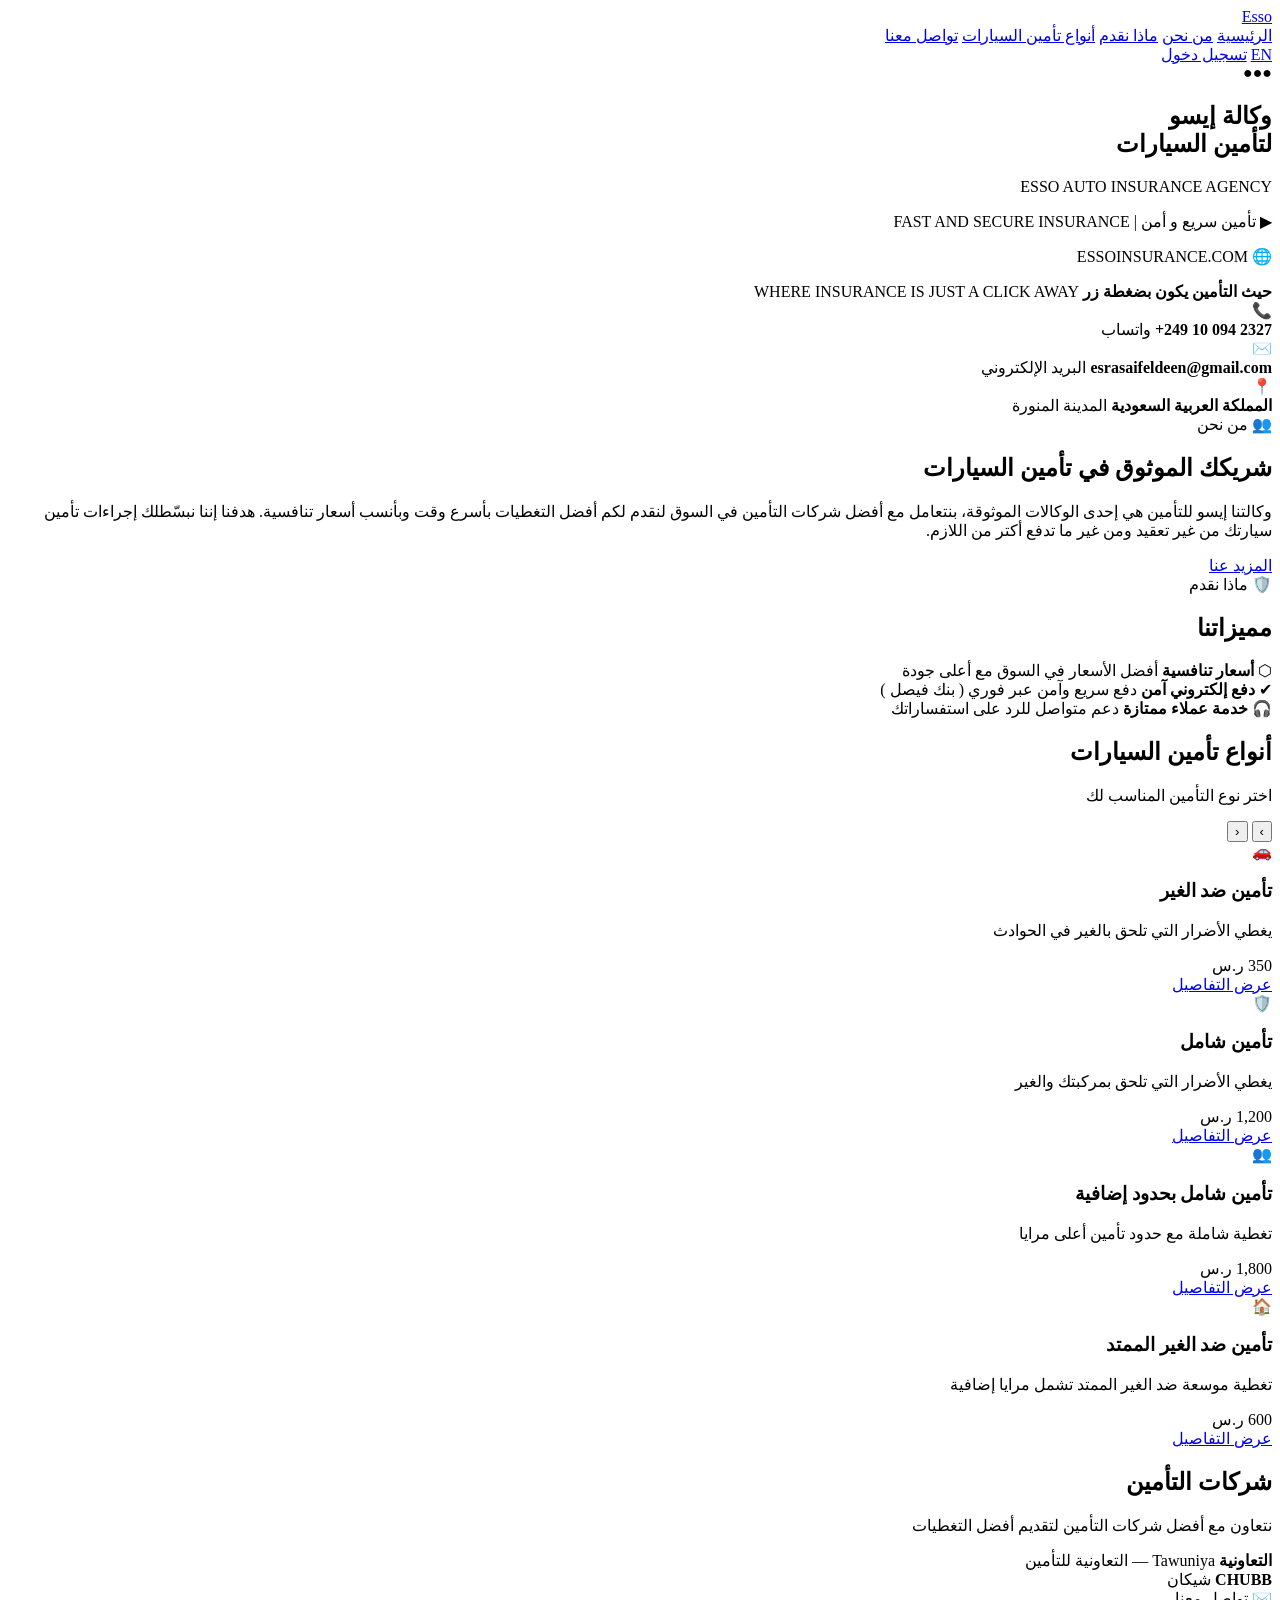
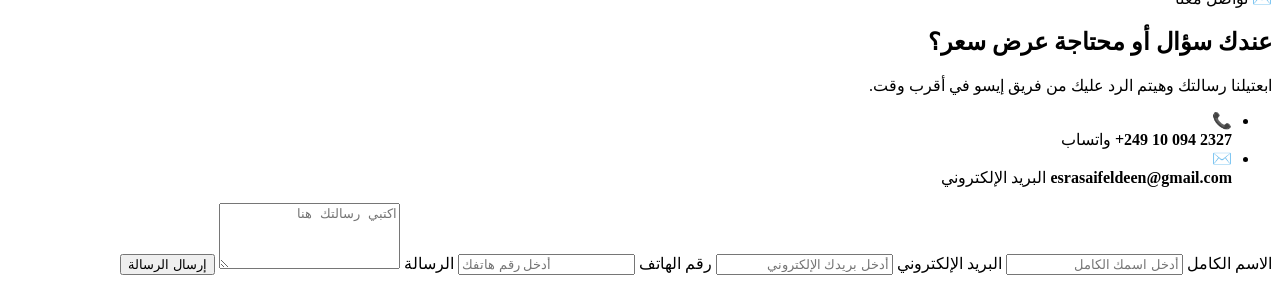
==== commit bf6f1488: "Rename index-1.html to index.html" ====
--- a/index.html
+++ b/index.html
@@ -32,54 +32,55 @@
 </header>
 
 <!-- ===================== Hero ===================== -->
-<section class="hero" id="hero">
-  <div class="container hero-grid">
-    <div class="hero-copy">
-      <h1>وكالة إيسو <br> للتأميـن</h1>
-      <p class="hero-sub">مختص بتأمين السيارات فقط</p>
-
-      <div class="hero-tag">
-        <span class="tag-icon">◆</span>
-        <div>
-          <strong>تأمين سريع و آمن</strong>
-          <span>FAST AND SECURE INSURANCE</span>
-        </div>
-      </div>
-
-      <ul class="contact-strip">
-        <li>
-          <span class="ci-icon">📞</span>
-          <div>
-            <strong>2327 094 10 249+</strong>
-            <span>واتساب</span>
-          </div>
-        </li>
-        <li>
-          <span class="ci-icon">✉️</span>
-          <div>
-            <strong>esrasaifeldeen@gmail.com</strong>
-            <span>البريد الإلكتروني</span>
-          </div>
-        </li>
-        <li>
-          <span class="ci-icon">📍</span>
-          <div>
-            <strong>المملكة العربية السعودية</strong>
-            <span>المدينة المنورة</span>
-          </div>
-        </li>
-      </ul>
-    </div>
-
-    <div class="hero-media">
-      <div class="hero-media-frame">
-        <div class="car-photo" role="img" aria-label="صورة سيارة فارهة"></div>
-        <span class="frame-corner"></span>
-      </div>
-      <div class="hero-dots">
-        <span class="dot active"></span>
-        <span class="dot"></span>
-        <span class="dot"></span>
+<section class="hero-v2" id="hero">
+  <div class="hero-v2-bg" role="img" aria-label="صورة سيارة فارهة"></div>
+  <span class="corner-bracket corner-tr"></span>
+  <span class="corner-bracket corner-bl"></span>
+
+  <div class="container hero-v2-inner">
+    <div class="hero-v2-content">
+      <span class="hero-v2-dots">●●●</span>
+
+      <h1 class="hero-v2-title">وكالة إيسو<br>لتأمين السيارات</h1>
+      <p class="hero-v2-eng">ESSO AUTO INSURANCE AGENCY</p>
+
+      <p class="hero-v2-tagline"><span class="play-icon">▶</span> تأمين سريع و أمن <span class="sep">|</span> FAST AND SECURE INSURANCE</p>
+
+      <p class="hero-v2-url"><span class="globe-icon">🌐</span> ESSOINSURANCE.COM</p>
+
+      <div class="hero-v2-tagbox">
+        <div class="tagbox-bars"><span></span><span></span><span></span><span></span></div>
+        <div class="tagbox-text">
+          <strong>حيث التأمين يكون بضغطة زر</strong>
+          <span>WHERE INSURANCE IS JUST A CLICK AWAY</span>
+        </div>
+      </div>
+    </div>
+  </div>
+</section>
+
+<!-- ===================== Quick contact strip ===================== -->
+<section class="contact-band">
+  <div class="container contact-band-row">
+    <div class="cb-item">
+      <span class="ci-icon">📞</span>
+      <div>
+        <strong>2327 094 10 249+</strong>
+        <span>واتساب</span>
+      </div>
+    </div>
+    <div class="cb-item">
+      <span class="ci-icon">✉️</span>
+      <div>
+        <strong>esrasaifeldeen@gmail.com</strong>
+        <span>البريد الإلكتروني</span>
+      </div>
+    </div>
+    <div class="cb-item">
+      <span class="ci-icon">📍</span>
+      <div>
+        <strong>المملكة العربية السعودية</strong>
+        <span>المدينة المنورة</span>
       </div>
     </div>
   </div>
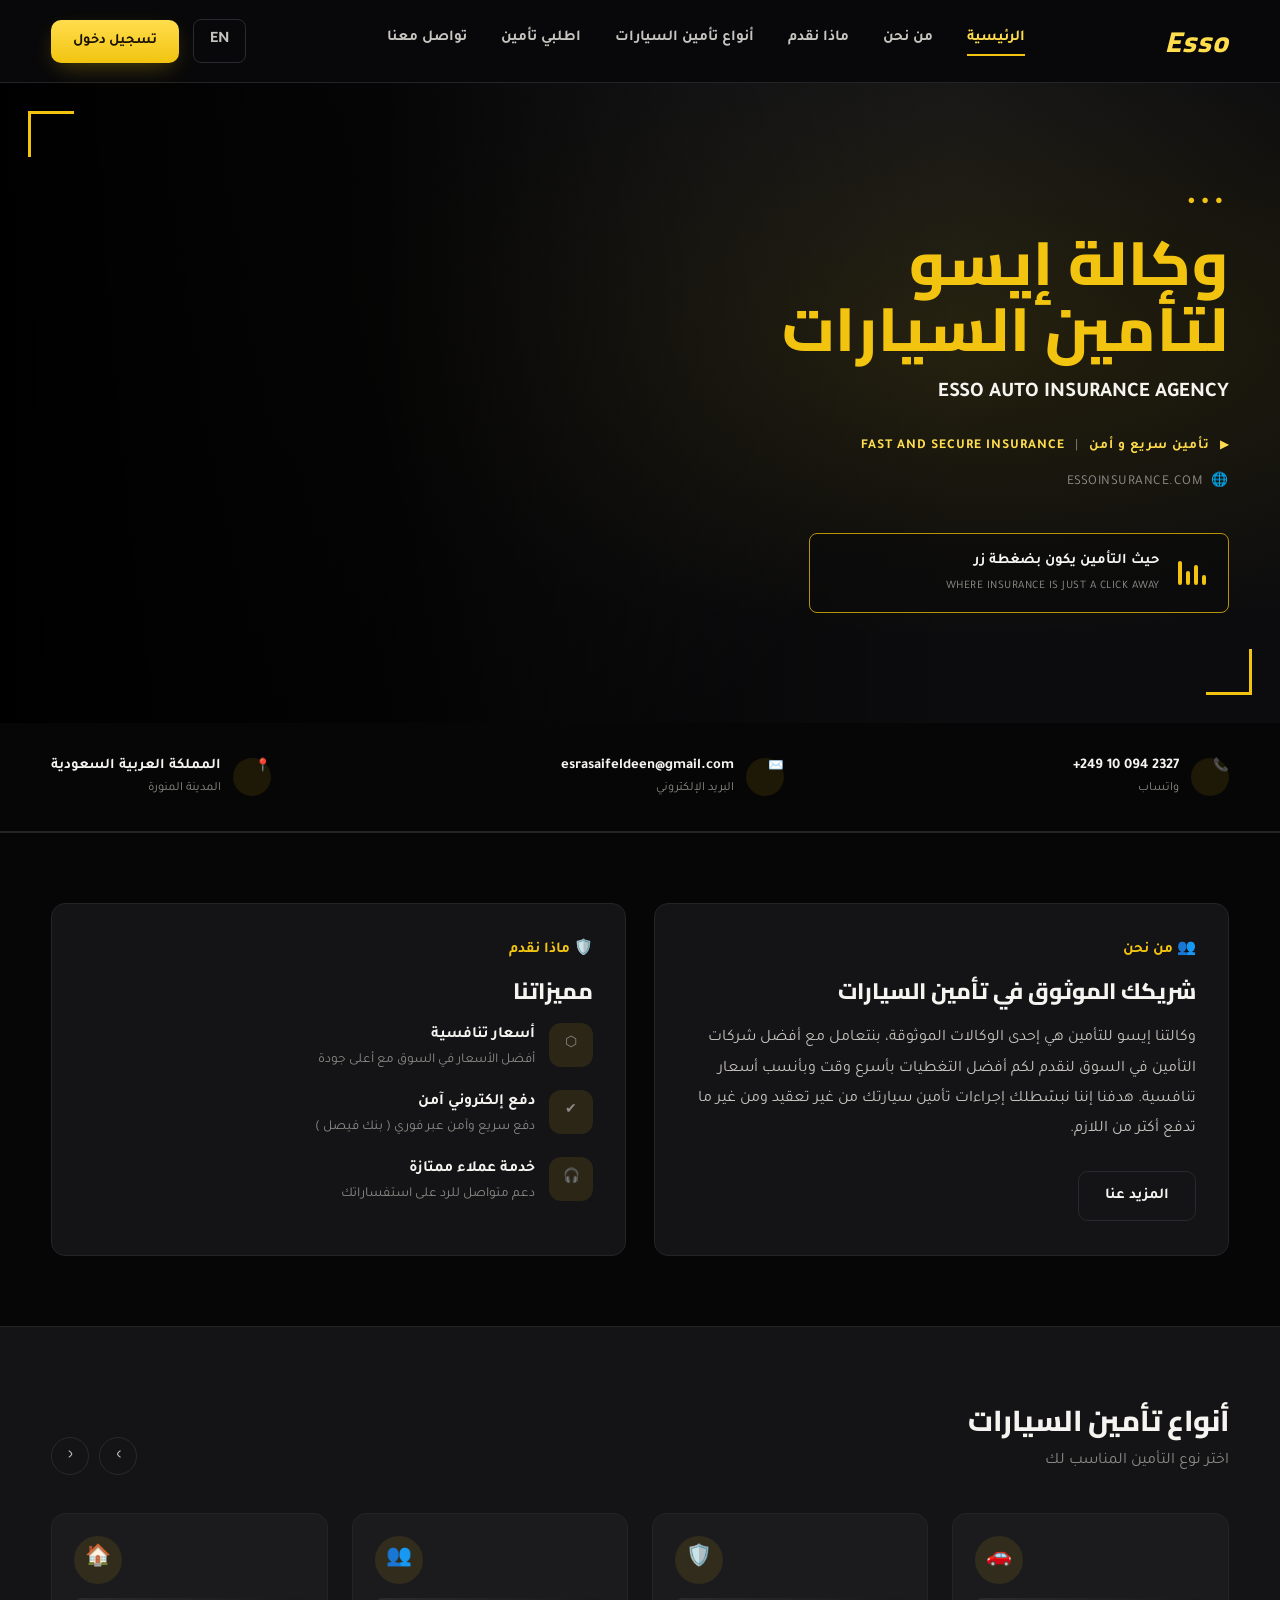
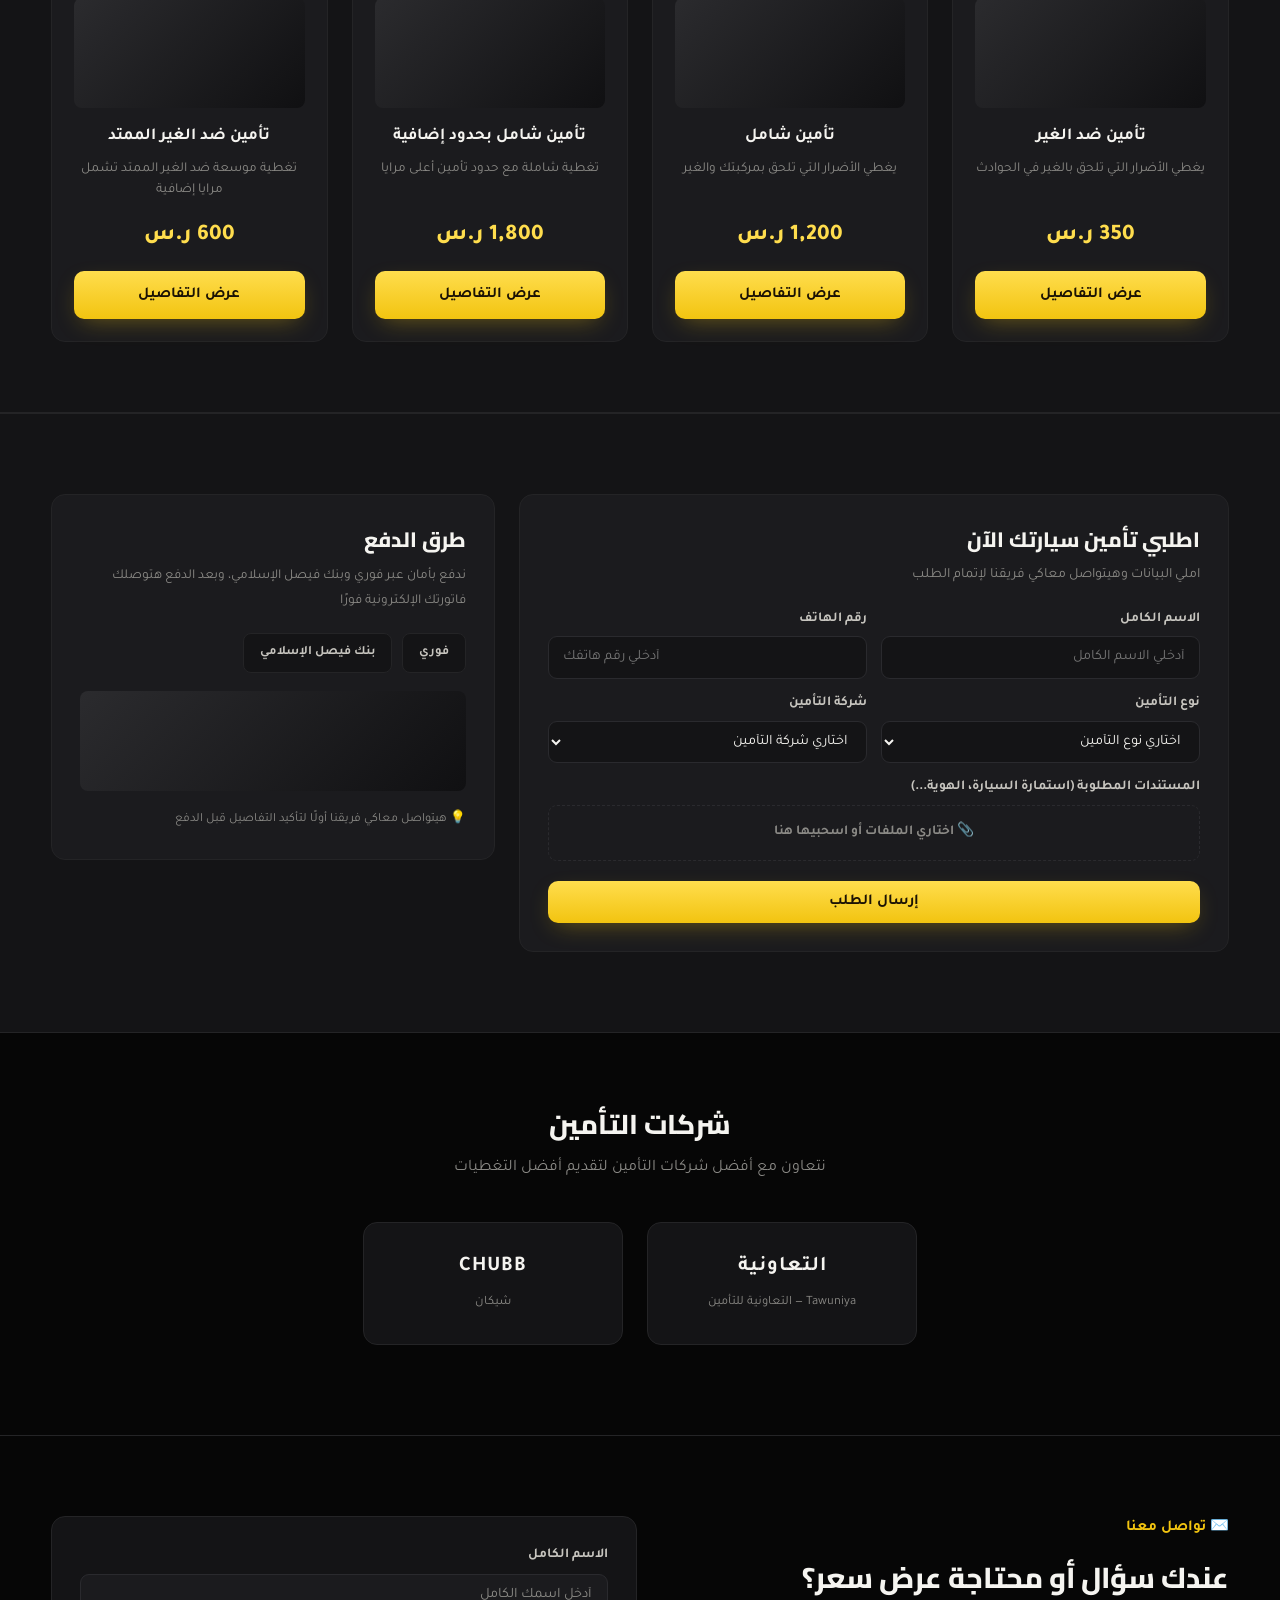
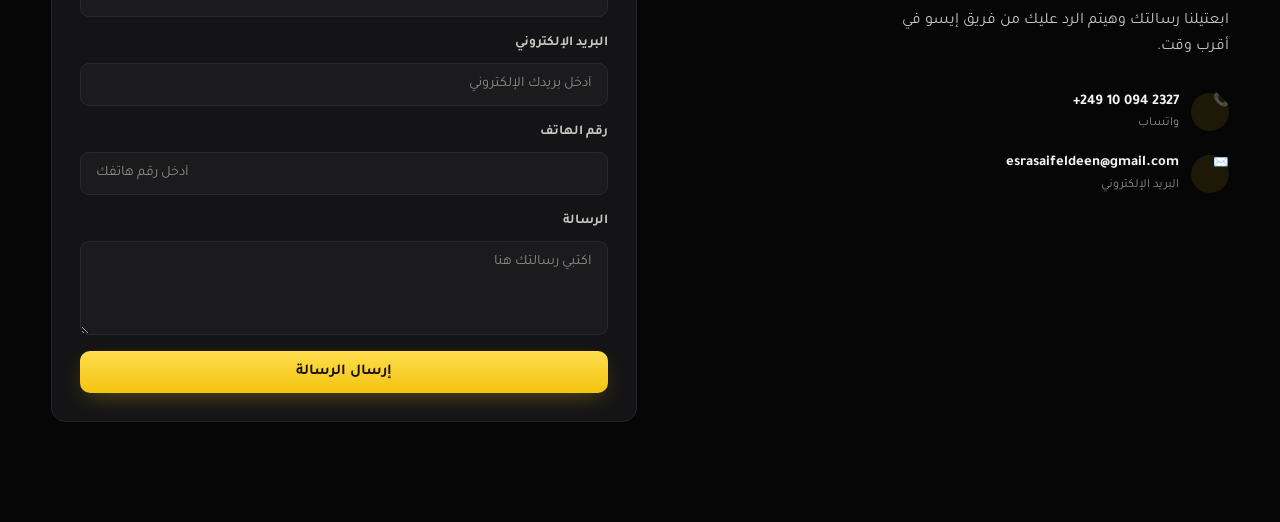
==== commit 122b51fc: "Rename index-2.html to index.html" ====
--- a/index.html
+++ b/index.html
@@ -21,6 +21,7 @@
       <a href="#about">من نحن</a>
       <a href="#offers">ماذا نقدم</a>
       <a href="#types">أنواع تأمين السيارات</a>
+      <a href="#request">اطلبي تأمين</a>
       <a href="#contact">تواصل معنا</a>
     </nav>
 
@@ -183,6 +184,70 @@
   </div>
 </section>
 
+<!-- ===================== Request insurance + payment ===================== -->
+<section class="request-section" id="request">
+  <div class="container request-grid">
+
+    <form class="new-request-card" data-ajax-form data-success-message="تم استلام طلبك بنجاح، هيتواصل معاك فريقنا قريبًا ✅"
+          action="https://formspree.io/f/xdablqqn" method="POST">
+      <h2>اطلبي تأمين سيارتك الآن</h2>
+      <p class="request-sub">املي البيانات وهيتواصل معاكي فريقنا لإتمام الطلب</p>
+      <input type="hidden" name="_subject" value="طلب تأمين جديد من موقع إيسو">
+
+      <div class="form-grid">
+        <label>
+          الاسم الكامل
+          <input type="text" name="client_name" placeholder="أدخلي الاسم الكامل" required>
+        </label>
+        <label>
+          رقم الهاتف
+          <input type="tel" name="phone" placeholder="أدخلي رقم هاتفك" required>
+        </label>
+        <label>
+          نوع التأمين
+          <select name="insurance_type">
+            <option>اختاري نوع التأمين</option>
+            <option>تأمين ضد الغير</option>
+            <option>تأمين شامل</option>
+            <option>تأمين شامل بحدود إضافية</option>
+            <option>تأمين ضد الغير الممتد</option>
+          </select>
+        </label>
+        <label>
+          شركة التأمين
+          <select name="insurance_company">
+            <option>اختاري شركة التأمين</option>
+            <option>التعاونية</option>
+            <option>شيكان</option>
+          </select>
+        </label>
+      </div>
+      <label class="file-field">
+        المستندات المطلوبة (استمارة السيارة، الهوية...)
+        <span class="file-drop">
+          📎 اختاري الملفات أو اسحبيها هنا
+          <input type="file" name="attachment" class="file-input">
+        </span>
+      </label>
+      <input type="text" name="_gotcha" style="display:none">
+      <button type="submit" class="btn btn-gold btn-block">إرسال الطلب</button>
+      <p class="form-status" data-form-status hidden></p>
+    </form>
+
+    <aside class="payment-card">
+      <h2>طرق الدفع</h2>
+      <p>ندفع بأمان عبر فوري وبنك فيصل الإسلامي، وبعد الدفع هتوصلك فاتورتك الإلكترونية فورًا</p>
+      <div class="payment-logos">
+        <span class="pay-logo">فوري</span>
+        <span class="pay-logo">بنك فيصل الإسلامي</span>
+      </div>
+      <div class="car-thumb"></div>
+      <span class="payment-note">💡 هيتواصل معاكي فريقنا أولًا لتأكيد التفاصيل قبل الدفع</span>
+    </aside>
+
+  </div>
+</section>
+
 <!-- ===================== Partners ===================== -->
 <section class="partners-section" id="partners">
   <div class="container">
--- a/style.css
+++ b/style.css
@@ -0,0 +1,147 @@
+@import url('https://fonts.googleapis.com/css2?family=Cairo:wght@400;500;600;700;800&family=Tajawal:wght@300;400;500;700&family=Playfair+Display:wght@700;800;900&display=swap');
+
+/* ==========================================================================
+   ESSO — Design Tokens
+   ========================================================================== */
+:root{
+  --bg-0:#060606;
+  --bg-1:#141416;
+  --bg-2:#1b1b1e;
+  --bg-3:#212124;
+  --border:#2a2a2e;
+  --border-soft:#242426;
+
+  --gold:#f2c410;
+  --gold-light:#ffdd4d;
+  --gold-dark:#b8930a;
+  --gold-wash:rgba(242,196,16,.1);
+
+  --text-hi:#f5f4f0;
+  --text-mid:#c7c5bf;
+  --text-low:#8b8a86;
+
+  --danger:#e0616a;
+  --danger-bg:rgba(224,97,106,.12);
+  --success:#4fb87a;
+  --success-bg:rgba(79,184,122,.12);
+  --warning:#e0b34c;
+  --warning-bg:rgba(224,179,76,.12);
+
+  --radius-s:8px;
+  --radius-m:14px;
+  --radius-l:22px;
+
+  --font-display:'Playfair Display', 'Cairo', serif;
+  --font-body:'Tajawal', 'Cairo', sans-serif;
+
+  --shadow-card: 0 10px 30px -12px rgba(0,0,0,.6);
+  --shadow-gold: 0 8px 24px -8px rgba(242,196,16,.4);
+}
+
+*,*::before,*::after{ box-sizing:border-box; }
+
+html{ scroll-behavior:smooth; }
+
+body{
+  margin:0;
+  background:var(--bg-0);
+  color:var(--text-hi);
+  font-family:var(--font-body);
+  direction:rtl;
+  line-height:1.6;
+  -webkit-font-smoothing:antialiased;
+}
+
+img{ max-width:100%; display:block; }
+a{ color:inherit; text-decoration:none; }
+button{ font-family:inherit; cursor:pointer; border:none; background:none; color:inherit; }
+input,select{ font-family:inherit; }
+ul{ list-style:none; margin:0; padding:0; }
+h1,h2,h3,h4,p{ margin:0; }
+
+/* focus visibility */
+a:focus-visible,
+button:focus-visible,
+input:focus-visible,
+select:focus-visible{
+  outline:2px solid var(--gold-light);
+  outline-offset:2px;
+}
+
+@media (prefers-reduced-motion: reduce){
+  *{ animation-duration:.01ms !important; transition-duration:.01ms !important; }
+}
+
+/* ==========================================================================
+   Shared components
+   ========================================================================== */
+.container{
+  width:min(1320px, 92%);
+  margin-inline:auto;
+}
+
+.eyebrow{
+  display:inline-flex;
+  align-items:center;
+  gap:8px;
+  color:var(--gold);
+  font-weight:700;
+  font-size:.95rem;
+}
+.eyebrow svg{ width:18px; height:18px; }
+
+.btn{
+  display:inline-flex;
+  align-items:center;
+  justify-content:center;
+  gap:8px;
+  padding:12px 26px;
+  border-radius:10px;
+  font-weight:700;
+  font-size:.95rem;
+  transition:transform .15s ease, box-shadow .15s ease, background .15s ease;
+}
+.btn-gold{
+  background:linear-gradient(180deg, var(--gold-light), var(--gold));
+  color:#1b1204;
+  box-shadow:var(--shadow-gold);
+}
+.btn-gold:hover{ transform:translateY(-2px); box-shadow:0 12px 28px -8px rgba(217,169,74,.6); }
+.btn-ghost{
+  border:1px solid var(--border);
+  color:var(--text-hi);
+  background:var(--bg-1);
+}
+.btn-ghost:hover{ border-color:var(--gold-dark); color:var(--gold-light); }
+
+.card{
+  background:var(--bg-1);
+  border:1px solid var(--border-soft);
+  border-radius:var(--radius-m);
+  box-shadow:var(--shadow-card);
+}
+
+.badge{
+  display:inline-flex;
+  align-items:center;
+  padding:4px 12px;
+  border-radius:999px;
+  font-size:.8rem;
+  font-weight:700;
+}
+.badge-danger{ background:var(--danger-bg); color:var(--danger); }
+.badge-success{ background:var(--success-bg); color:var(--success); }
+.badge-warning{ background:var(--warning-bg); color:var(--warning); }
+
+.form-status{
+  border-radius:10px;
+  padding:14px 16px;
+  font-size:.88rem;
+  font-weight:600;
+  text-align:center;
+}
+.form-status[hidden]{ display:none; }
+.form-status.is-success{ background:var(--success-bg); color:var(--success); }
+.form-status.is-error{ background:var(--danger-bg); color:var(--danger); }
+
+.btn[disabled]{ opacity:.6; cursor:not-allowed; transform:none !important; }
--- a/landing.css
+++ b/landing.css
@@ -0,0 +1,328 @@
+/* ==========================================================================
+   Header
+   ========================================================================== */
+.site-header{
+  position:sticky; top:0; z-index:50;
+  background:rgba(10,10,12,.85);
+  backdrop-filter:blur(10px);
+  border-bottom:1px solid var(--border-soft);
+}
+.header-inner{
+  display:flex; align-items:center; justify-content:space-between;
+  padding:18px 0;
+}
+.logo-script{
+  font-family:'Cairo', cursive;
+  font-style:italic;
+  font-weight:800;
+  font-size:1.8rem;
+  color:var(--gold-light);
+  letter-spacing:1px;
+}
+.main-nav{ display:flex; align-items:center; gap:34px; }
+.main-nav a{
+  font-size:.95rem; color:var(--text-mid); font-weight:600;
+  padding-bottom:4px; border-bottom:2px solid transparent;
+  transition:color .15s ease, border-color .15s ease;
+}
+.main-nav a:hover,
+.main-nav a.active{ color:var(--gold-light); border-color:var(--gold); }
+
+.header-actions{ display:flex; align-items:center; gap:14px; }
+.lang-toggle{
+  display:inline-block;
+  border:1px solid var(--border); border-radius:8px;
+  padding:8px 16px; font-weight:700; color:var(--text-mid);
+  transition:border-color .15s ease, color .15s ease;
+}
+.lang-toggle:hover{ border-color:var(--gold-dark); color:var(--gold-light); }
+.btn-small{ padding:10px 22px; font-size:.9rem; }
+
+/* ==========================================================================
+   Hero v2 — full-bleed banner
+   ========================================================================== */
+.hero-v2{
+  position:relative;
+  min-height:640px;
+  display:flex;
+  align-items:center;
+  overflow:hidden;
+  background:#000;
+}
+.hero-v2-bg{
+  position:absolute; inset:0;
+  background:
+    linear-gradient(90deg, #000 0%, rgba(0,0,0,.85) 30%, rgba(0,0,0,.35) 55%, transparent 75%),
+    radial-gradient(ellipse at 75% 40%, rgba(245,204,0,.10), transparent 55%),
+    linear-gradient(135deg, #2b2b2e, #0c0c0e 70%);
+}
+.hero-v2-ltr .hero-v2-bg{
+  background:
+    linear-gradient(270deg, #000 0%, rgba(0,0,0,.85) 30%, rgba(0,0,0,.35) 55%, transparent 75%),
+    radial-gradient(ellipse at 25% 40%, rgba(245,204,0,.10), transparent 55%),
+    linear-gradient(225deg, #2b2b2e, #0c0c0e 70%);
+}
+
+.corner-bracket{
+  position:absolute; width:46px; height:46px; z-index:2;
+}
+.corner-tr{ top:28px; inset-inline-end:28px; border-top:3px solid var(--gold); border-inline-end:3px solid var(--gold); }
+.corner-bl{ bottom:28px; inset-inline-start:28px; border-bottom:3px solid var(--gold); border-inline-start:3px solid var(--gold); }
+
+.hero-v2-inner{ position:relative; z-index:2; padding:60px 0; }
+.hero-v2-content{ max-width:640px; }
+
+.hero-v2-dots{ display:block; color:var(--gold); letter-spacing:6px; margin-bottom:18px; font-size:.8rem; }
+
+.hero-v2-title{
+  font-family:var(--font-display);
+  font-weight:800;
+  text-transform:uppercase;
+  font-size:clamp(2.2rem, 5vw, 3.8rem);
+  line-height:1.08;
+  color:var(--gold);
+  letter-spacing:1px;
+  margin-bottom:14px;
+}
+.hero-v2-eng{
+  font-size:1.3rem;
+  font-weight:600;
+  color:var(--text-hi);
+  margin-bottom:26px;
+}
+
+.hero-v2-tagline{
+  display:flex; align-items:center; gap:10px;
+  color:var(--gold-light);
+  font-weight:700; font-size:.85rem; letter-spacing:1px;
+  text-transform:uppercase;
+  margin-bottom:14px;
+}
+.play-icon{ font-size:.7rem; }
+.sep{ color:var(--text-low); font-weight:400; }
+
+.hero-v2-url{
+  display:flex; align-items:center; gap:8px;
+  color:var(--text-low); font-size:.85rem; letter-spacing:.5px;
+  margin-bottom:40px;
+}
+
+.hero-v2-tagbox{
+  display:flex; align-items:center; gap:18px;
+  background:rgba(10,10,10,.7);
+  border:1px solid var(--gold-dark);
+  border-radius:var(--radius-s);
+  padding:16px 22px;
+  max-width:420px;
+}
+.tagbox-bars{ display:flex; align-items:flex-end; gap:4px; flex-shrink:0; }
+.tagbox-bars span{ width:4px; background:var(--gold); border-radius:2px; }
+.tagbox-bars span:nth-child(1){ height:10px; }
+.tagbox-bars span:nth-child(2){ height:20px; }
+.tagbox-bars span:nth-child(3){ height:14px; }
+.tagbox-bars span:nth-child(4){ height:24px; }
+.tagbox-text strong{ display:block; font-size:.92rem; margin-bottom:4px; }
+.tagbox-text span{ display:block; font-size:.72rem; color:var(--text-low); letter-spacing:.5px; text-transform:uppercase; }
+
+/* ==========================================================================
+   Quick contact band (below hero)
+   ========================================================================== */
+.contact-band{ padding:32px 0; border-bottom:1px solid var(--border-soft); }
+.contact-band-row{ display:flex; justify-content:space-between; flex-wrap:wrap; gap:20px; }
+.cb-item{ display:flex; align-items:center; gap:12px; }
+.cb-item strong{ display:block; font-size:.92rem; }
+.cb-item span{ display:block; font-size:.78rem; color:var(--text-low); }
+
+.contact-strip{ display:flex; flex-direction:column; gap:18px; }
+.contact-strip li{ display:flex; align-items:center; gap:12px; }
+.ci-icon{
+  width:38px; height:38px; border-radius:50%;
+  display:flex; align-items:center; justify-content:center;
+  background:var(--gold-wash); color:var(--gold-light); font-size:1rem;
+}
+.contact-strip strong{ display:block; font-size:.92rem; }
+.contact-strip span{ display:block; font-size:.78rem; color:var(--text-low); }
+
+/* ==========================================================================
+   Split section: about / offers
+   ========================================================================== */
+.split-section{ padding:70px 0; border-top:1px solid var(--border-soft); }
+.split-grid{
+  display:grid; grid-template-columns:1fr 1fr; gap:28px; align-items:stretch;
+}
+.info-card{
+  background:var(--bg-1); border:1px solid var(--border-soft); border-radius:var(--radius-m);
+  padding:34px 32px;
+}
+.split-col .eyebrow{ margin-bottom:14px; }
+.split-col h2{
+  font-family:var(--font-display); font-weight:800; font-size:1.4rem;
+  margin-bottom:16px; line-height:1.4;
+}
+.split-text{ color:var(--text-mid); font-size:1rem; line-height:1.9; margin-bottom:26px; }
+
+.offer-list{ display:flex; flex-direction:column; gap:18px; }
+.offer-item{
+  display:grid; grid-template-columns:44px 1fr; column-gap:14px; row-gap:2px;
+  align-items:start;
+}
+.offer-icon{
+  width:44px; height:44px; border-radius:12px;
+  background:var(--gold-wash); color:var(--gold-light);
+  display:flex; align-items:center; justify-content:center; font-size:1.15rem;
+  grid-row:1 / span 2;
+}
+.offer-item strong{ font-size:.98rem; }
+.offer-item span{ font-size:.85rem; color:var(--text-low); }
+
+/* ==========================================================================
+   Insurance types
+   ========================================================================== */
+.types-section{ padding:70px 0; background:var(--bg-1); border-top:1px solid var(--border-soft); border-bottom:1px solid var(--border-soft); }
+.types-heading{
+  display:flex; align-items:flex-end; justify-content:space-between; margin-bottom:38px;
+}
+.types-heading h2{ font-family:var(--font-display); font-weight:800; font-size:1.8rem; margin-bottom:6px; }
+.types-heading p{ color:var(--text-low); }
+.carousel-nav{ display:flex; gap:10px; }
+.carousel-nav button{
+  width:38px; height:38px; border-radius:50%; border:1px solid var(--border);
+  color:var(--text-mid); font-size:1.1rem;
+  transition:border-color .15s ease, color .15s ease;
+}
+.carousel-nav button:hover{ border-color:var(--gold); color:var(--gold-light); }
+
+.types-grid{
+  display:grid; grid-template-columns:repeat(4, 1fr); gap:24px;
+}
+.type-card{
+  background:var(--bg-2); border:1px solid var(--border-soft); border-radius:var(--radius-m);
+  padding:22px; text-align:center;
+  transition:transform .15s ease, border-color .15s ease;
+}
+.type-card:hover{ transform:translateY(-4px); border-color:var(--gold-dark); }
+.type-icon{
+  width:48px; height:48px; margin-inline:auto 0; margin-bottom:14px;
+  border-radius:50%; background:var(--gold-wash);
+  display:flex; align-items:center; justify-content:center; font-size:1.3rem;
+}
+.type-photo{
+  height:110px; border-radius:var(--radius-s); margin-bottom:16px;
+  background:linear-gradient(135deg, #2b2b2e, #101012);
+}
+.type-card h3{ font-size:1.05rem; margin-bottom:8px; }
+.type-card p{ color:var(--text-low); font-size:.85rem; margin-bottom:16px; min-height:44px; }
+.type-price{ font-size:1.4rem; font-weight:800; color:var(--gold-light); margin-bottom:16px; }
+.type-price span{ font-size:1.4rem; }
+.btn-block{ width:100%; }
+
+/* ==========================================================================
+   Partners
+   ========================================================================== */
+.partners-section{ padding:70px 0 90px; text-align:center; }
+.partners-title{ font-family:var(--font-display); font-weight:800; font-size:1.7rem; margin-bottom:10px; }
+.partners-sub{ color:var(--text-low); margin-bottom:40px; }
+.partners-row{
+  display:flex; justify-content:center; gap:24px; flex-wrap:wrap;
+}
+.partner-logo{
+  background:var(--bg-1); border:1px solid var(--border-soft); border-radius:var(--radius-m);
+  padding:28px 60px; min-width:260px;
+}
+.partner-logo strong{ display:block; font-size:1.3rem; letter-spacing:1px; margin-bottom:6px; color:var(--text-hi); }
+.partner-logo span{ font-size:.8rem; color:var(--text-low); }
+
+/* ==========================================================================
+   Request insurance + payment (public)
+   ========================================================================== */
+.request-section{ padding:80px 0; background:var(--bg-1); border-top:1px solid var(--border-soft); border-bottom:1px solid var(--border-soft); }
+.request-grid{
+  display:grid; grid-template-columns:1.6fr 1fr; gap:24px; align-items:start;
+}
+
+.new-request-card,
+.payment-card{
+  background:var(--bg-2); border:1px solid var(--border-soft); border-radius:var(--radius-m);
+  padding:28px;
+}
+.new-request-card h2, .payment-card h2{
+  font-family:var(--font-display); font-weight:800; font-size:1.3rem; margin-bottom:8px;
+}
+.request-sub{ color:var(--text-low); font-size:.88rem; margin-bottom:22px; }
+
+.form-grid{ display:grid; grid-template-columns:1fr 1fr; gap:14px; margin-bottom:14px; }
+.new-request-card label{ display:flex; flex-direction:column; gap:6px; font-size:.85rem; color:var(--text-mid); font-weight:600; }
+.new-request-card input,
+.new-request-card select{
+  background:var(--bg-1); border:1px solid var(--border); border-radius:9px;
+  padding:12px 14px; color:var(--text-hi); font-size:.9rem; font-family:inherit;
+}
+.new-request-card input:focus-visible,
+.new-request-card select:focus-visible{ border-color:var(--gold); outline:none; }
+
+.file-field{ display:flex; flex-direction:column; gap:6px; margin-bottom:20px; font-size:.85rem; color:var(--text-mid); font-weight:600; }
+.file-drop{
+  position:relative;
+  border:1px dashed var(--border); border-radius:9px; padding:16px;
+  color:var(--text-low); font-size:.85rem; text-align:center;
+}
+.file-input{
+  position:absolute; inset:0; width:100%; height:100%;
+  opacity:0; cursor:pointer;
+}
+
+.payment-card p{ color:var(--text-low); font-size:.85rem; line-height:1.8; margin-bottom:20px; }
+.payment-logos{ display:flex; gap:10px; margin-bottom:18px; flex-wrap:wrap; }
+.pay-logo{
+  background:var(--bg-1); border:1px solid var(--border-soft); border-radius:8px;
+  padding:9px 16px; font-size:.8rem; font-weight:700; color:var(--text-mid);
+}
+.car-thumb{
+  height:100px; border-radius:var(--radius-s); margin-bottom:18px;
+  background:linear-gradient(135deg, #2b2b2e, #101012);
+}
+.payment-note{ display:block; font-size:.78rem; color:var(--text-low); line-height:1.7; }
+
+/* ==========================================================================
+   Contact form
+   ========================================================================== */
+.contact-section{ padding:80px 0 100px; border-top:1px solid var(--border-soft); }
+.contact-grid{
+  display:grid; grid-template-columns:1fr 1.1fr; gap:60px; align-items:start;
+}
+.contact-copy h2{
+  font-family:var(--font-display); font-weight:800; font-size:1.8rem;
+  margin:16px 0 12px; line-height:1.4;
+}
+.contact-copy p{ color:var(--text-mid); margin-bottom:30px; max-width:40ch; }
+
+.contact-form{
+  background:var(--bg-1); border:1px solid var(--border-soft); border-radius:var(--radius-m);
+  padding:28px; display:flex; flex-direction:column; gap:16px;
+}
+.contact-form label{ display:flex; flex-direction:column; gap:8px; font-size:.85rem; color:var(--text-mid); font-weight:600; }
+.contact-form input,
+.contact-form textarea{
+  background:var(--bg-2); border:1px solid var(--border); border-radius:9px;
+  padding:12px 15px; color:var(--text-hi); font-size:.9rem; font-family:inherit;
+  resize:vertical;
+}
+.contact-form input:focus-visible,
+.contact-form textarea:focus-visible{ border-color:var(--gold); outline:none; }
+.contact-form input::placeholder,
+.contact-form textarea::placeholder{ color:var(--text-low); }
+
+/* ==========================================================================
+   Responsive
+   ========================================================================== */
+@media (max-width:980px){
+  .main-nav{ display:none; }
+  .split-grid, .contact-grid, .request-grid{ grid-template-columns:1fr; }
+  .types-grid{ grid-template-columns:repeat(2, 1fr); }
+  .hero-v2{ min-height:520px; }
+  .contact-band-row{ flex-direction:column; }
+}
+@media (max-width:560px){
+  .types-grid{ grid-template-columns:1fr; }
+  .partner-logo{ min-width:0; width:100%; padding:22px; }
+}
